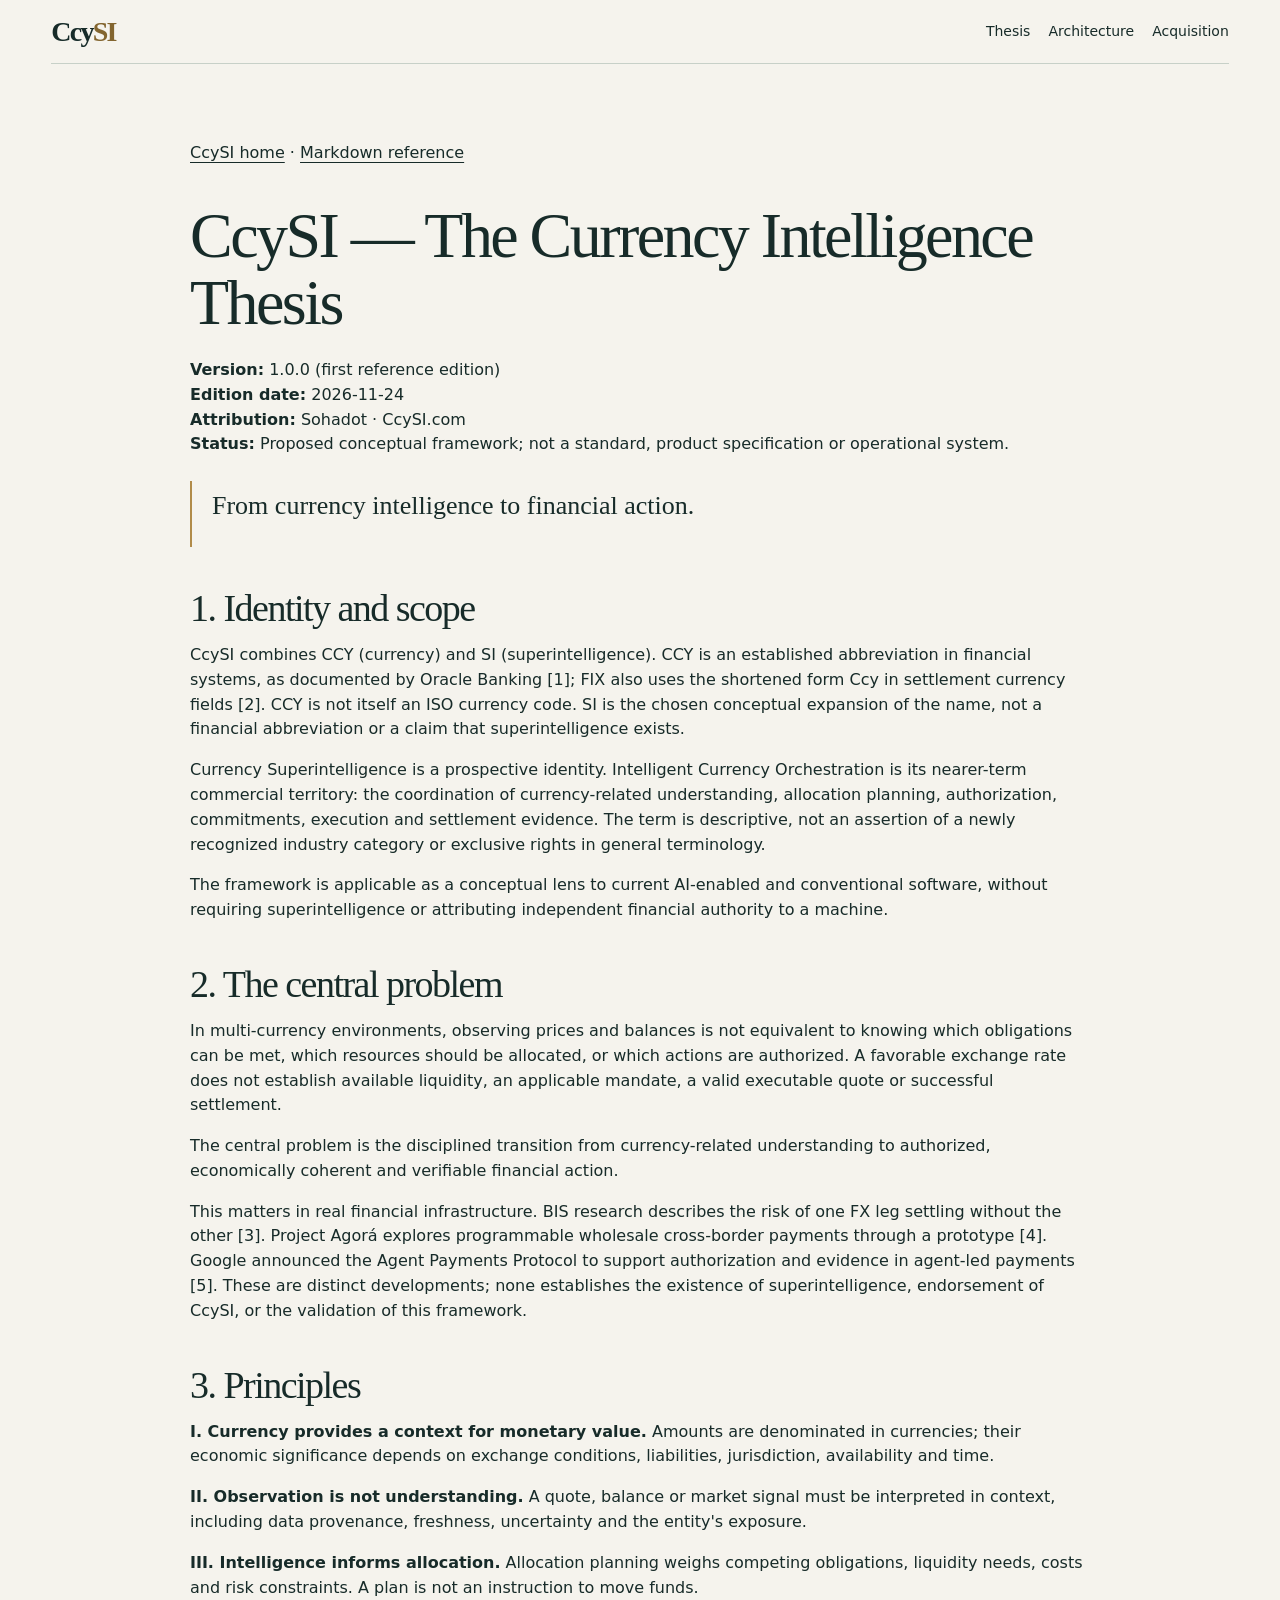
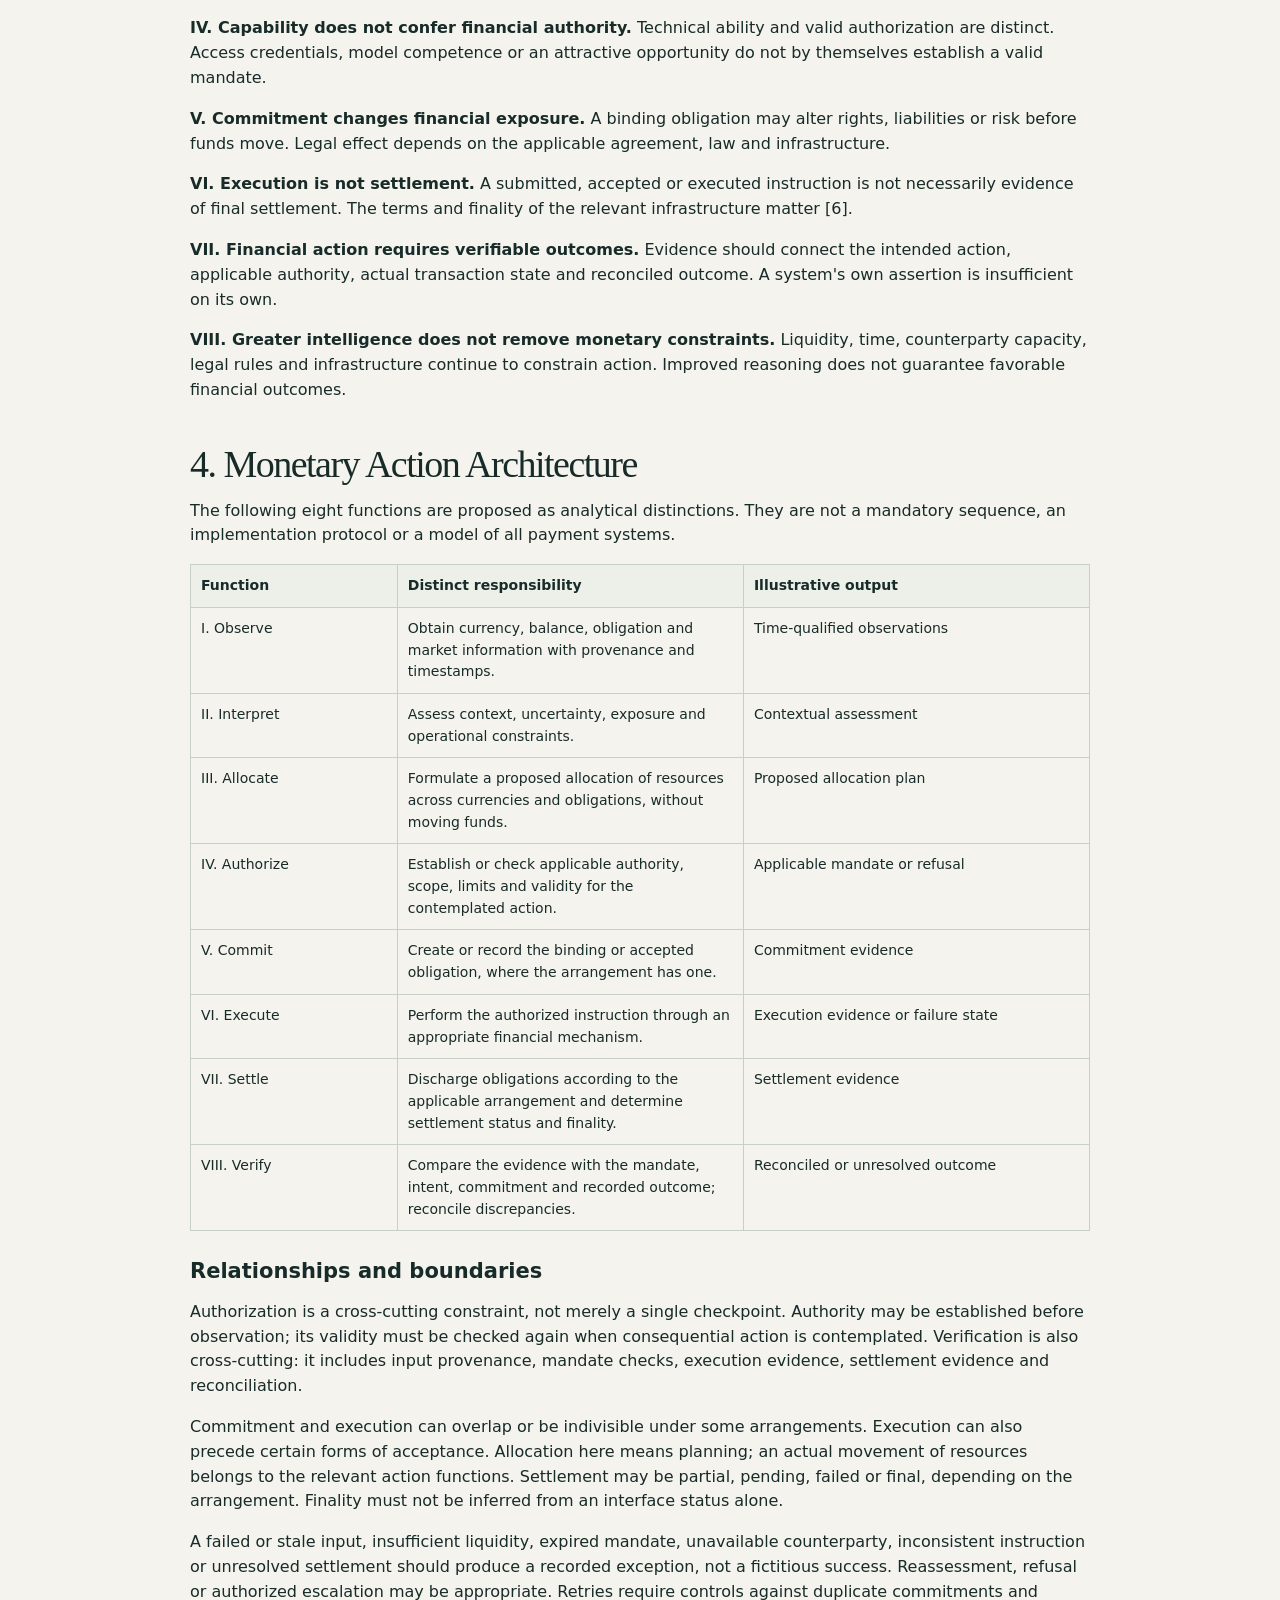
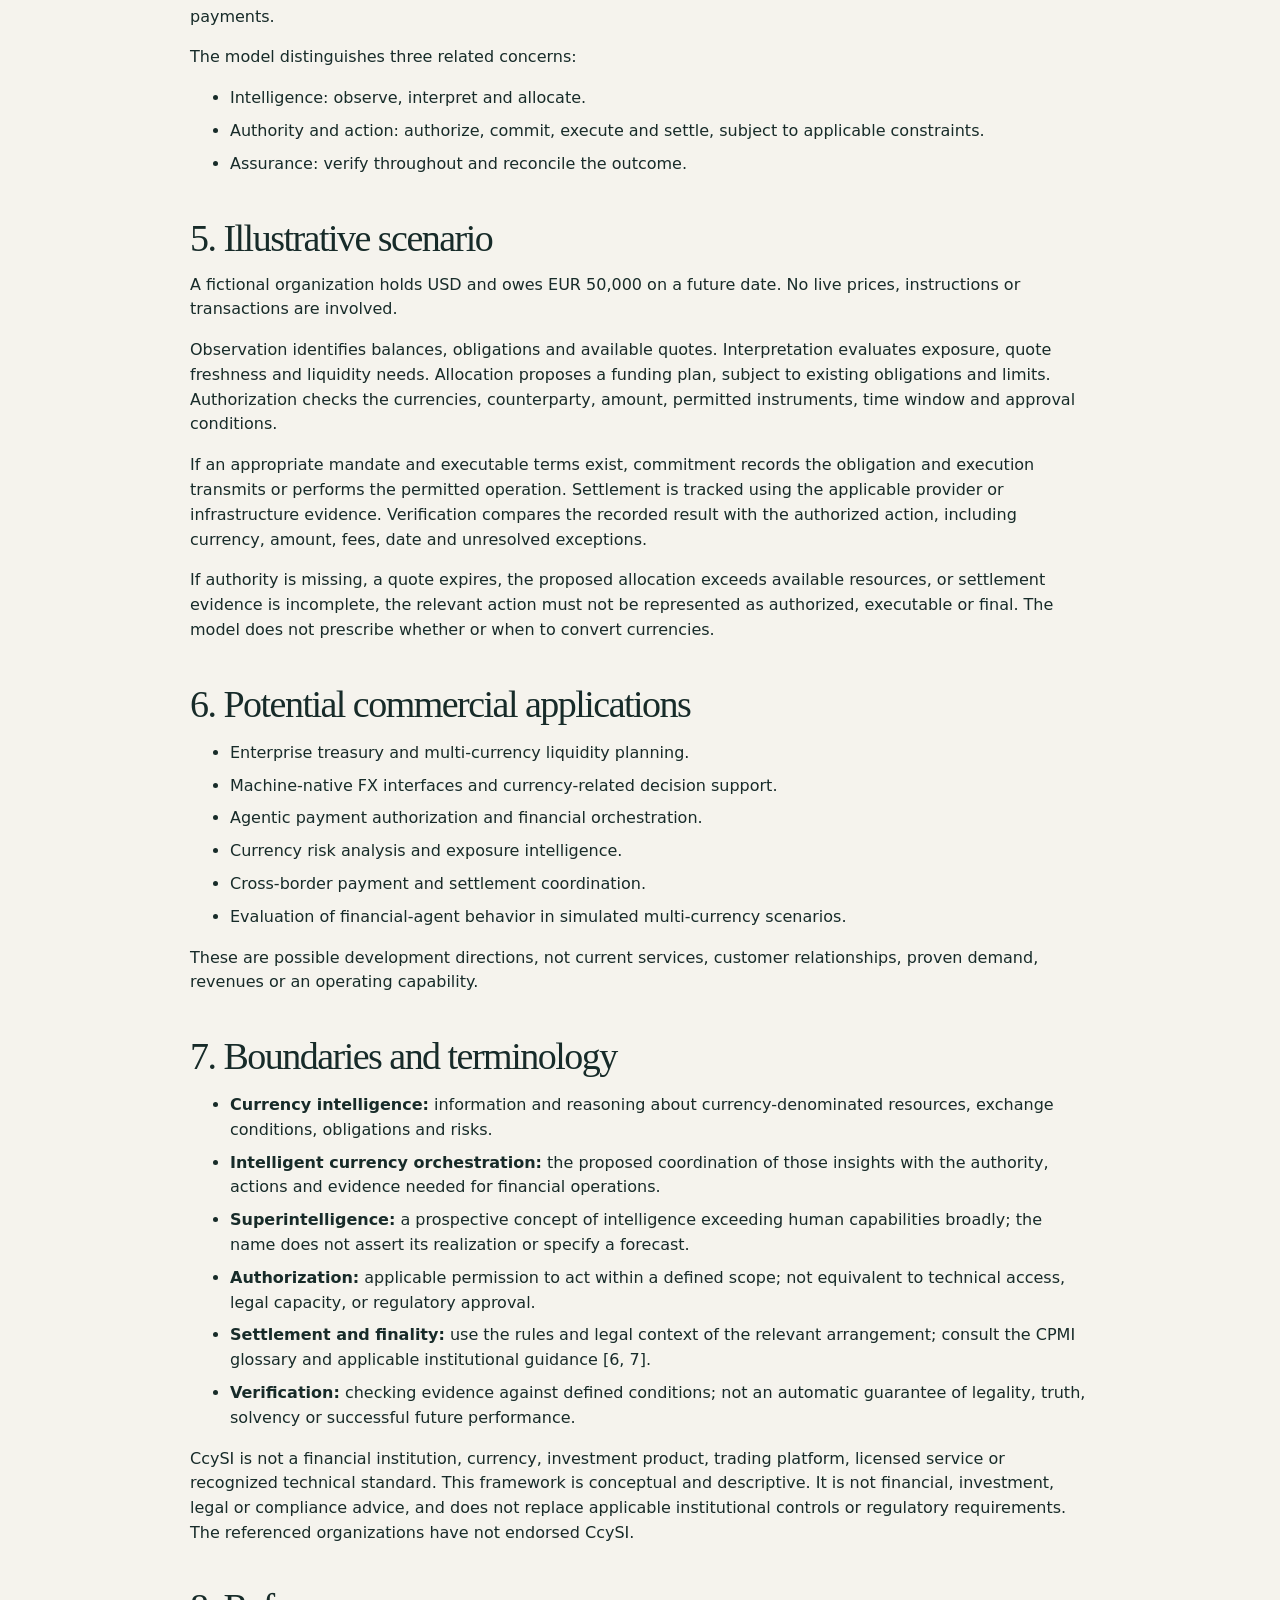
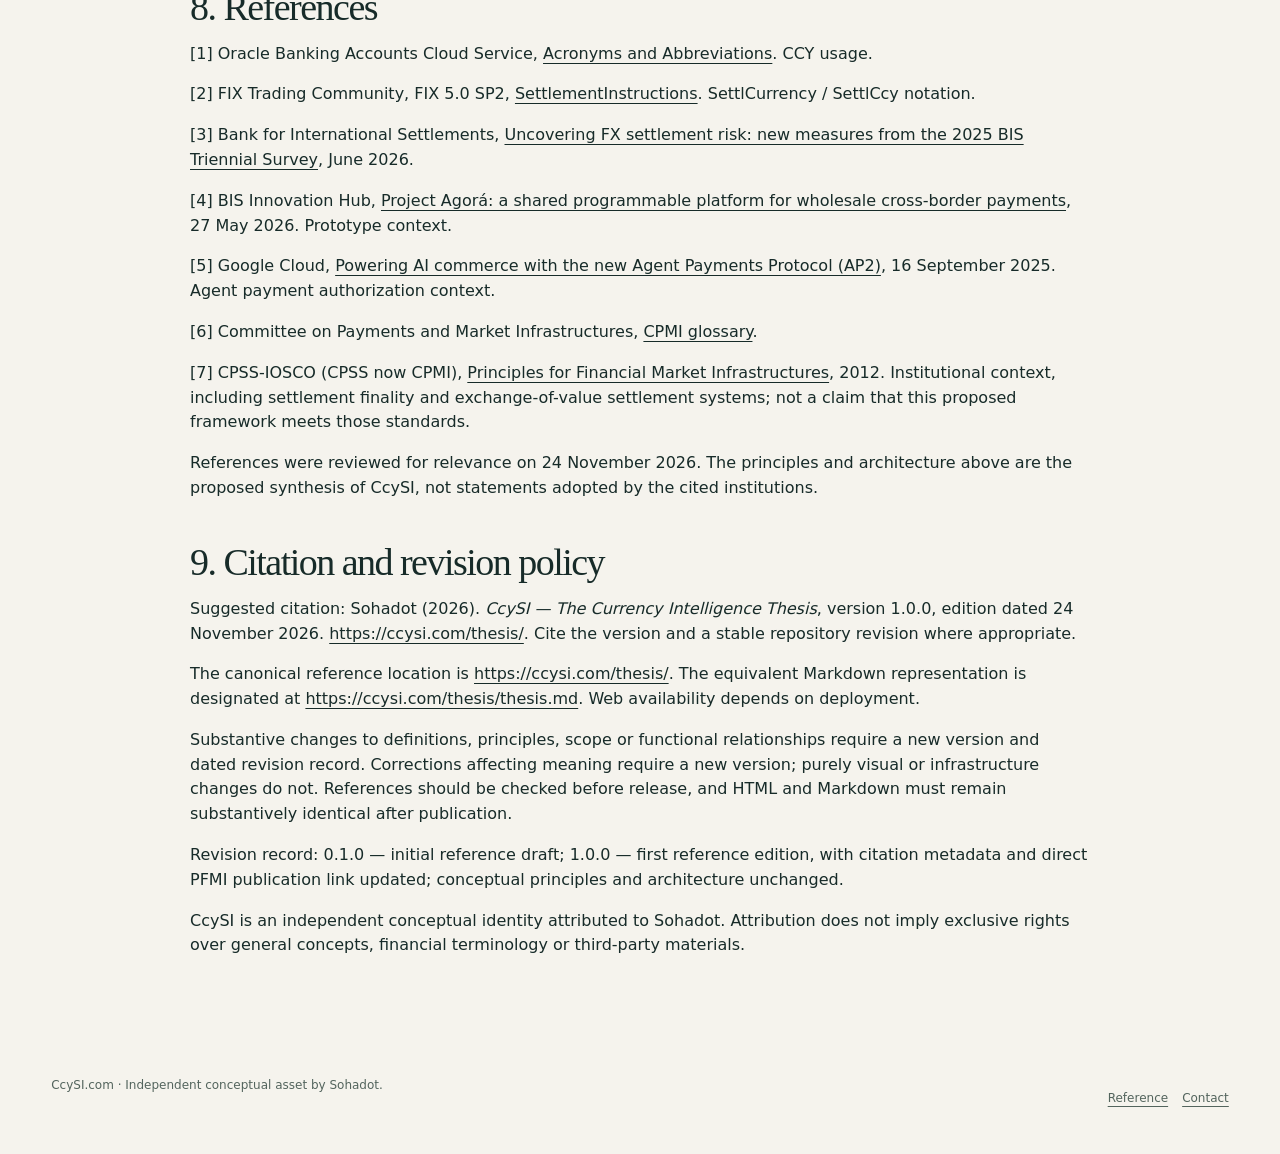
==== thesis/index.html @ 04d7bce8 "Build the CcySI public static website and reference edition" ====
<!doctype html>
<html lang="en"><head><meta charset="utf-8"><meta name="viewport" content="width=device-width, initial-scale=1"><title>CcySI — The Currency Intelligence Thesis</title><meta name="description" content="The reference thesis on currency intelligence, financial authority, allocation, execution, settlement and verification."><link rel="canonical" href="https://ccysi.com/thesis/">
<meta property="og:type" content="article"><meta property="og:site_name" content="CcySI"><meta property="og:title" content="CcySI — The Currency Intelligence Thesis"><meta property="og:description" content="The reference thesis on currency intelligence, financial authority, allocation, execution, settlement and verification."><meta property="og:url" content="https://ccysi.com/thesis/"><meta property="og:image" content="https://ccysi.com/assets/og.png"><meta property="og:image:width" content="1200"><meta property="og:image:height" content="630"><meta property="og:image:alt" content="CcySI, Currency and Superintelligence. From currency intelligence to financial action. A conceptual monetary flow diagram."><meta name="twitter:card" content="summary_large_image"><meta name="twitter:title" content="CcySI — The Currency Intelligence Thesis"><meta name="twitter:description" content="The reference thesis on currency intelligence, financial authority, allocation, execution, settlement and verification."><meta name="twitter:image" content="https://ccysi.com/assets/og.png"><meta name="twitter:image:alt" content="CcySI, Currency and Superintelligence. From currency intelligence to financial action. A conceptual monetary flow diagram."><link rel="icon" type="image/svg+xml" href="../assets/favicon.svg"><link rel="stylesheet" href="../assets/site.css"></head><body><a class="skip" href="#main">Skip to content</a><div class="shell"><header><a class="wordmark" href="../" aria-label="CcySI home">Ccy<span>SI</span></a><nav class="nav" aria-label="Primary"><a href="../thesis/">Thesis</a><a href="../#architecture">Architecture</a><a href="../#acquisition">Acquisition</a></nav></header><main id="main" class="reference"><div class="links"><a href="../">CcySI home</a> · <a href="thesis.md">Markdown reference</a></div><article id="thesis-content"><h1>CcySI — The Currency Intelligence Thesis</h1>
<p><strong>Version:</strong> 1.0.0 (first reference edition)<br />
<strong>Edition date:</strong> 2026-11-24<br />
<strong>Attribution:</strong> Sohadot · CcySI.com<br />
<strong>Status:</strong> Proposed conceptual framework; not a standard, product specification or operational system.</p>
<blockquote>
<p>From currency intelligence to financial action.</p>
</blockquote>
<h2>1. Identity and scope</h2>
<p>CcySI combines CCY (currency) and SI (superintelligence). CCY is an established abbreviation in financial systems, as documented by Oracle Banking [1]; FIX also uses the shortened form Ccy in settlement currency fields [2]. CCY is not itself an ISO currency code. SI is the chosen conceptual expansion of the name, not a financial abbreviation or a claim that superintelligence exists.</p>
<p>Currency Superintelligence is a prospective identity. Intelligent Currency Orchestration is its nearer-term commercial territory: the coordination of currency-related understanding, allocation planning, authorization, commitments, execution and settlement evidence. The term is descriptive, not an assertion of a newly recognized industry category or exclusive rights in general terminology.</p>
<p>The framework is applicable as a conceptual lens to current AI-enabled and conventional software, without requiring superintelligence or attributing independent financial authority to a machine.</p>
<h2>2. The central problem</h2>
<p>In multi-currency environments, observing prices and balances is not equivalent to knowing which obligations can be met, which resources should be allocated, or which actions are authorized. A favorable exchange rate does not establish available liquidity, an applicable mandate, a valid executable quote or successful settlement.</p>
<p>The central problem is the disciplined transition from currency-related understanding to authorized, economically coherent and verifiable financial action.</p>
<p>This matters in real financial infrastructure. BIS research describes the risk of one FX leg settling without the other [3]. Project Agorá explores programmable wholesale cross-border payments through a prototype [4]. Google announced the Agent Payments Protocol to support authorization and evidence in agent-led payments [5]. These are distinct developments; none establishes the existence of superintelligence, endorsement of CcySI, or the validation of this framework.</p>
<h2>3. Principles</h2>
<p><strong>I. Currency provides a context for monetary value.</strong> Amounts are denominated in currencies; their economic significance depends on exchange conditions, liabilities, jurisdiction, availability and time.</p>
<p><strong>II. Observation is not understanding.</strong> A quote, balance or market signal must be interpreted in context, including data provenance, freshness, uncertainty and the entity's exposure.</p>
<p><strong>III. Intelligence informs allocation.</strong> Allocation planning weighs competing obligations, liquidity needs, costs and risk constraints. A plan is not an instruction to move funds.</p>
<p><strong>IV. Capability does not confer financial authority.</strong> Technical ability and valid authorization are distinct. Access credentials, model competence or an attractive opportunity do not by themselves establish a valid mandate.</p>
<p><strong>V. Commitment changes financial exposure.</strong> A binding obligation may alter rights, liabilities or risk before funds move. Legal effect depends on the applicable agreement, law and infrastructure.</p>
<p><strong>VI. Execution is not settlement.</strong> A submitted, accepted or executed instruction is not necessarily evidence of final settlement. The terms and finality of the relevant infrastructure matter [6].</p>
<p><strong>VII. Financial action requires verifiable outcomes.</strong> Evidence should connect the intended action, applicable authority, actual transaction state and reconciled outcome. A system's own assertion is insufficient on its own.</p>
<p><strong>VIII. Greater intelligence does not remove monetary constraints.</strong> Liquidity, time, counterparty capacity, legal rules and infrastructure continue to constrain action. Improved reasoning does not guarantee favorable financial outcomes.</p>
<h2>4. Monetary Action Architecture</h2>
<p>The following eight functions are proposed as analytical distinctions. They are not a mandatory sequence, an implementation protocol or a model of all payment systems.</p>
<table aria-label="Eight monetary action functions">
<thead>
<tr>
  <th scope="col">Function</th>
  <th scope="col">Distinct responsibility</th>
  <th scope="col">Illustrative output</th>
</tr>
</thead>
<tbody>
<tr>
  <td>I. Observe</td>
  <td>Obtain currency, balance, obligation and market information with provenance and timestamps.</td>
  <td>Time-qualified observations</td>
</tr>
<tr>
  <td>II. Interpret</td>
  <td>Assess context, uncertainty, exposure and operational constraints.</td>
  <td>Contextual assessment</td>
</tr>
<tr>
  <td>III. Allocate</td>
  <td>Formulate a proposed allocation of resources across currencies and obligations, without moving funds.</td>
  <td>Proposed allocation plan</td>
</tr>
<tr>
  <td>IV. Authorize</td>
  <td>Establish or check applicable authority, scope, limits and validity for the contemplated action.</td>
  <td>Applicable mandate or refusal</td>
</tr>
<tr>
  <td>V. Commit</td>
  <td>Create or record the binding or accepted obligation, where the arrangement has one.</td>
  <td>Commitment evidence</td>
</tr>
<tr>
  <td>VI. Execute</td>
  <td>Perform the authorized instruction through an appropriate financial mechanism.</td>
  <td>Execution evidence or failure state</td>
</tr>
<tr>
  <td>VII. Settle</td>
  <td>Discharge obligations according to the applicable arrangement and determine settlement status and finality.</td>
  <td>Settlement evidence</td>
</tr>
<tr>
  <td>VIII. Verify</td>
  <td>Compare the evidence with the mandate, intent, commitment and recorded outcome; reconcile discrepancies.</td>
  <td>Reconciled or unresolved outcome</td>
</tr>
</tbody>
</table>
<h3>Relationships and boundaries</h3>
<p>Authorization is a cross-cutting constraint, not merely a single checkpoint. Authority may be established before observation; its validity must be checked again when consequential action is contemplated. Verification is also cross-cutting: it includes input provenance, mandate checks, execution evidence, settlement evidence and reconciliation.</p>
<p>Commitment and execution can overlap or be indivisible under some arrangements. Execution can also precede certain forms of acceptance. Allocation here means planning; an actual movement of resources belongs to the relevant action functions. Settlement may be partial, pending, failed or final, depending on the arrangement. Finality must not be inferred from an interface status alone.</p>
<p>A failed or stale input, insufficient liquidity, expired mandate, unavailable counterparty, inconsistent instruction or unresolved settlement should produce a recorded exception, not a fictitious success. Reassessment, refusal or authorized escalation may be appropriate. Retries require controls against duplicate commitments and payments.</p>
<p>The model distinguishes three related concerns:</p>
<ul>
<li>Intelligence: observe, interpret and allocate.</li>
<li>Authority and action: authorize, commit, execute and settle, subject to applicable constraints.</li>
<li>Assurance: verify throughout and reconcile the outcome.</li>
</ul>
<h2>5. Illustrative scenario</h2>
<p>A fictional organization holds USD and owes EUR 50,000 on a future date. No live prices, instructions or transactions are involved.</p>
<p>Observation identifies balances, obligations and available quotes. Interpretation evaluates exposure, quote freshness and liquidity needs. Allocation proposes a funding plan, subject to existing obligations and limits. Authorization checks the currencies, counterparty, amount, permitted instruments, time window and approval conditions.</p>
<p>If an appropriate mandate and executable terms exist, commitment records the obligation and execution transmits or performs the permitted operation. Settlement is tracked using the applicable provider or infrastructure evidence. Verification compares the recorded result with the authorized action, including currency, amount, fees, date and unresolved exceptions.</p>
<p>If authority is missing, a quote expires, the proposed allocation exceeds available resources, or settlement evidence is incomplete, the relevant action must not be represented as authorized, executable or final. The model does not prescribe whether or when to convert currencies.</p>
<h2>6. Potential commercial applications</h2>
<ul>
<li>Enterprise treasury and multi-currency liquidity planning.</li>
<li>Machine-native FX interfaces and currency-related decision support.</li>
<li>Agentic payment authorization and financial orchestration.</li>
<li>Currency risk analysis and exposure intelligence.</li>
<li>Cross-border payment and settlement coordination.</li>
<li>Evaluation of financial-agent behavior in simulated multi-currency scenarios.</li>
</ul>
<p>These are possible development directions, not current services, customer relationships, proven demand, revenues or an operating capability.</p>
<h2>7. Boundaries and terminology</h2>
<ul>
<li><strong>Currency intelligence:</strong> information and reasoning about currency-denominated resources, exchange conditions, obligations and risks.</li>
<li><strong>Intelligent currency orchestration:</strong> the proposed coordination of those insights with the authority, actions and evidence needed for financial operations.</li>
<li><strong>Superintelligence:</strong> a prospective concept of intelligence exceeding human capabilities broadly; the name does not assert its realization or specify a forecast.</li>
<li><strong>Authorization:</strong> applicable permission to act within a defined scope; not equivalent to technical access, legal capacity, or regulatory approval.</li>
<li><strong>Settlement and finality:</strong> use the rules and legal context of the relevant arrangement; consult the CPMI glossary and applicable institutional guidance [6, 7].</li>
<li><strong>Verification:</strong> checking evidence against defined conditions; not an automatic guarantee of legality, truth, solvency or successful future performance.</li>
</ul>
<p>CcySI is not a financial institution, currency, investment product, trading platform, licensed service or recognized technical standard. This framework is conceptual and descriptive. It is not financial, investment, legal or compliance advice, and does not replace applicable institutional controls or regulatory requirements. The referenced organizations have not endorsed CcySI.</p>
<h2 id="references">8. References</h2>
<p>[1] Oracle Banking Accounts Cloud Service, <a href="https://docs.oracle.com/en/industries/financial-services/banking-accounts-cloud-service/14.8.1.0.0/acttr/acronyms-abbreviations.html">Acronyms and Abbreviations</a>. CCY usage.</p>
<p>[2] FIX Trading Community, FIX 5.0 SP2, <a href="https://fiximate.fixtrading.org/legacy/en/FIX.5.0SP2/body_505684.html">SettlementInstructions</a>. SettlCurrency / SettlCcy notation.</p>
<p>[3] Bank for International Settlements, <a href="https://www.bis.org/publications/qr-202606/uncovering-fx-settlement-risk-new-measures-2025-bis-triennial-survey">Uncovering FX settlement risk: new measures from the 2025 BIS Triennial Survey</a>, June 2026.</p>
<p>[4] BIS Innovation Hub, <a href="https://www.bis.org/publications/project-agora-shared-programmable-platform-wholesale-cross-border-payments">Project Agorá: a shared programmable platform for wholesale cross-border payments</a>, 27 May 2026. Prototype context.</p>
<p>[5] Google Cloud, <a href="https://cloud.google.com/blog/products/ai-machine-learning/announcing-agents-to-payments-ap2-protocol">Powering AI commerce with the new Agent Payments Protocol (AP2)</a>, 16 September 2025. Agent payment authorization context.</p>
<p>[6] Committee on Payments and Market Infrastructures, <a href="https://www.bis.org/committees/cpmi/glossary">CPMI glossary</a>.</p>
<p>[7] CPSS-IOSCO (CPSS now CPMI), <a href="https://www.bis.org/publications/principles-financial-market-infrastructures">Principles for Financial Market Infrastructures</a>, 2012. Institutional context, including settlement finality and exchange-of-value settlement systems; not a claim that this proposed framework meets those standards.</p>
<p>References were reviewed for relevance on 24 November 2026. The principles and architecture above are the proposed synthesis of CcySI, not statements adopted by the cited institutions.</p>
<h2>9. Citation and revision policy</h2>
<p>Suggested citation: Sohadot (2026). <em>CcySI — The Currency Intelligence Thesis</em>, version 1.0.0, edition dated 24 November 2026. <a href="https://ccysi.com/thesis/">https://ccysi.com/thesis/</a>. Cite the version and a stable repository revision where appropriate.</p>
<p>The canonical reference location is <a href="https://ccysi.com/thesis/">https://ccysi.com/thesis/</a>. The equivalent Markdown representation is designated at <a href="https://ccysi.com/thesis/thesis.md">https://ccysi.com/thesis/thesis.md</a>. Web availability depends on deployment.</p>
<p>Substantive changes to definitions, principles, scope or functional relationships require a new version and dated revision record. Corrections affecting meaning require a new version; purely visual or infrastructure changes do not. References should be checked before release, and HTML and Markdown must remain substantively identical after publication.</p>
<p>Revision record: 0.1.0 — initial reference draft; 1.0.0 — first reference edition, with citation metadata and direct PFMI publication link updated; conceptual principles and architecture unchanged.</p>
<p>CcySI is an independent conceptual identity attributed to Sohadot. Attribution does not imply exclusive rights over general concepts, financial terminology or third-party materials.</p>
</article></main><footer><span>CcySI.com · Independent conceptual asset by Sohadot.</span><span class="footlinks"><a href="../thesis/">Reference</a><a href="mailto:agent@sohadot.com?subject=CcySI%20strategic%20acquisition">Contact</a></span></footer></div></body></html>
---- assets/site.css ----
:root{color-scheme:light;--paper:#f5f3ed;--ink:#172b29;--muted:#53645d;--gold:#b18b49;--rule:#c7d0c8;--sage:#81998b;--white:#fffdf7}*{box-sizing:border-box}body{margin:0;background:var(--paper);color:var(--ink);font:16px/1.55 system-ui,sans-serif}a{color:inherit;text-underline-offset:4px}a:focus-visible,button:focus-visible{outline:3px solid #79602e;outline-offset:4px}button{font:inherit;color:inherit;cursor:pointer;min-height:44px}button[hidden], [hidden]{display:none!important}.shell{max-width:1280px;margin:auto;padding:0 clamp(16px,4vw,56px)}header{display:flex;align-items:center;justify-content:space-between;gap:12px;min-height:64px;border-bottom:1px solid var(--rule)}.wordmark{font:600 28px/1 Georgia,serif;letter-spacing:-1.7px;white-space:nowrap}.wordmark span{color:#83652f}.small,.eyebrow{font-size:11px;letter-spacing:.13em;text-transform:uppercase;font-weight:650;color:var(--muted)}header .small{text-align:right}.hero{display:grid;grid-template-columns:minmax(0, .85fr) minmax(0,1.15fr);gap:clamp(28px,5vw,72px);align-items:center;padding:clamp(36px,7vw,104px) 0 48px}.hero>*{min-width:0}.eyebrow{margin:0 0 16px}h1,h2{font-family:Georgia,serif;font-weight:400;letter-spacing:-.04em;line-height:1.05;margin:0}h1{font-size:clamp(40px,5.2vw,76px);max-width:12ch}h1 em{font-weight:400;color:#426357}p{margin:0}.lead{margin:24px 0;color:var(--muted);max-width:44ch;font-size:clamp(16px,1.5vw,19px)}.identity{display:flex;flex-wrap:wrap;gap:10px;align-items:center;font:600 14px/1.3 system-ui,sans-serif}.identity b{font-size:12px;color:#79602e}.instrument{background:var(--white);border:1px solid var(--rule);padding:clamp(12px,2.5vw,28px);border-radius:4px}.instrument-head{display:flex;justify-content:space-between;align-items:center;flex-wrap:wrap;gap:6px;border-bottom:1px solid var(--rule);padding-bottom:12px}.instrument-head strong{font:400 20px/1.2 Georgia,serif}.instrument svg{display:block;width:100%;height:auto;margin:14px 0 6px}.signal{opacity:.78;transition:opacity .45s ease,stroke-width .45s ease}.signal.on{opacity:1;stroke-width:3.2}.dot{opacity:0;transition:opacity .45s ease}.dot.on{opacity:1}.stage{border-top:1px solid var(--rule);padding:15px 0 0;min-height:114px}.stage strong{display:block;font:400 23px/1.2 Georgia,serif;margin:5px 0 7px}.stage p{font-size:14px;color:var(--muted)}.controls{display:flex;flex-wrap:wrap;gap:8px;margin-top:16px}.controls button{background:transparent;border:1px solid #637d70;padding:8px 13px;border-radius:2px;font-size:14px}.controls button:first-child{background:var(--ink);color:var(--white);border-color:var(--ink)}.controls button:hover{border-color:#79602e}.note{font-size:12px;color:var(--muted);margin-top:12px}.distinction{display:grid;grid-template-columns:repeat(3,minmax(0,1fr));border-top:1px solid var(--rule);border-bottom:1px solid var(--rule)}.distinction article{padding:24px 20px 26px 0}.distinction article+article{border-left:1px solid var(--rule);padding-left:20px}.distinction h2{font-size:24px;margin:10px 0}.distinction p{color:var(--muted);font-size:14px}footer{display:flex;justify-content:space-between;flex-wrap:wrap;gap:12px;padding:25px 0 34px;font-size:12px;color:var(--muted)}.mobile-flow{display:none}.mobile-flow .mf-node{padding:10px;border:1px solid #637d70;border-radius:3px;font-size:14px;line-height:1.4;text-align:center;background:#edf0e8}.mobile-flow .mf-node.on{outline:2px solid #79602e;outline-offset:2px;background:#e1e9df}.mf-arrow{text-align:center;color:#53645d;font-size:20px;line-height:1.5}.mf-branches{display:grid;grid-template-columns:1fr 1fr;gap:9px}.mf-branches .mf-stop{background:#f5eee0}.mf-evidence{margin-top:13px;padding:9px 6px;border:1px dashed #637d70;color:#344c43;font-size:13px;text-align:center}.mf-evidence.on{border:2px solid #79602e;padding:8px 5px}.mf-label{display:block;font-size:11px;letter-spacing:.07em;text-transform:uppercase;font-weight:650;color:#53645d;margin-bottom:3px}@media(max-width:600px){.instrument svg{display:none}.mobile-flow{display:block;margin:18px 2px 16px}.stage{min-height:136px}}@media(max-width:820px){.hero{grid-template-columns:1fr;gap:26px;padding:36px 0}.lead{margin:16px 0}h1{max-width:16ch}.instrument{max-width:680px;width:100%}.distinction{grid-template-columns:1fr}.distinction article,.distinction article+article{border-left:0;padding:18px 0}.distinction article+article{border-top:1px solid var(--rule)}}@media(max-width:380px){header .small{font-size:9px;letter-spacing:.06em}.hero{padding-top:26px}h1{font-size:38px}.instrument{padding:10px}.stage{min-height:128px}}@media(prefers-reduced-motion:reduce){*,*::before,*::after{transition:none!important;animation:none!important;scroll-behavior:auto!important}}

.skip{position:absolute;left:12px;top:-100px;background:var(--ink);color:white;padding:12px;z-index:5}.skip:focus{top:12px}.nav{display:flex;flex-wrap:wrap;align-items:center;justify-content:flex-end;gap:4px 18px}.nav a{display:inline-flex;align-items:center;min-height:44px;font-size:14px;text-decoration:none}.nav a:hover{text-decoration:underline}.wordmark{text-decoration:none}.actions{display:flex;flex-wrap:wrap;gap:10px;margin-top:28px}.cta{display:inline-flex;align-items:center;justify-content:center;min-height:46px;padding:10px 18px;border:1px solid var(--ink);text-decoration:none;font-size:14px;font-weight:600;border-radius:2px}.cta.primary{color:var(--white);background:var(--ink)}.cta:hover{outline:1px solid var(--ink);outline-offset:2px}.section{padding:clamp(40px,7vw,86px) 0;border-bottom:1px solid var(--rule)}.section h2{font-size:clamp(31px,4vw,53px);max-width:20ch}.section .intro{font-size:clamp(16px,1.5vw,19px);color:var(--muted);max-width:65ch;margin:20px 0 28px}.split{display:grid;grid-template-columns:minmax(0,1fr) minmax(0,1fr);gap:clamp(24px,5vw,80px);align-items:start}.name-equation{display:flex;align-items:center;flex-wrap:wrap;gap:clamp(12px,3vw,32px);padding:18px 0 24px;border-bottom:1px solid var(--rule)}.name-equation strong{font:400 clamp(40px,6vw,76px)/1 Georgia,serif}.name-equation span{color:#79602e;font-size:22px}.name-parts{display:grid;grid-template-columns:1fr 1fr;gap:18px;padding-top:18px}.name-parts p,.section p{overflow-wrap:break-word}.steps{list-style:none;padding:0;margin:26px 0 0;display:grid;grid-template-columns:repeat(2,minmax(0,1fr));gap:0 28px}.steps li{border-top:1px solid var(--rule);padding:16px 0 18px}.steps strong{display:block;margin-bottom:5px;font-size:16px}.steps p{color:var(--muted);font-size:14px}.territory{display:grid;grid-template-columns:repeat(3,minmax(0,1fr));gap:0 24px;margin-top:24px}.territory article{border-top:1px solid var(--rule);padding:18px 0}.territory h3{font-size:17px;line-height:1.3;margin:0 0 8px}.territory p{font-size:14px;color:var(--muted)}.record{margin:0;display:grid;grid-template-columns:minmax(0,1fr) minmax(0,1.4fr)}.record dt,.record dd{margin:0;padding:12px 0;border-bottom:1px solid var(--rule);overflow-wrap:anywhere}.record dt{font-size:13px;color:var(--muted)}.record dd{font-weight:550}.acquire{border:1px solid var(--rule);background:var(--white);padding:clamp(22px,5vw,56px)}.acquire ul{padding-left:20px;color:var(--muted)}.acquire p+p{margin-top:14px}.acquire .fine{font-size:14px;color:var(--muted);margin-top:22px}.reference{max-width:900px;margin:0 auto;padding:clamp(32px,6vw,80px) 0}.reference h1{font-size:clamp(36px,5.2vw,64px);max-width:none;margin-bottom:22px}.reference h2{font-size:clamp(26px,3.2vw,38px);margin:42px 0 14px}.reference h3{font-size:21px;margin:24px 0 12px}.reference p{margin:0 0 16px;overflow-wrap:anywhere}.reference li{margin:8px 0}.reference blockquote{border-left:2px solid var(--gold);padding:10px 20px;margin:24px 0;font:400 26px Georgia,serif}.reference table{border-collapse:collapse;width:100%;font-size:14px;table-layout:fixed}.reference th,.reference td{border:1px solid var(--rule);padding:10px;text-align:left;vertical-align:top;overflow-wrap:anywhere}.reference th{background:#edf0e8}.reference th:first-child{width:23%}.reference a{overflow-wrap:anywhere}.reference .links{margin-bottom:36px}.ref-meta{margin-top:18px;color:var(--muted)}.footlinks{display:flex;gap:14px;flex-wrap:wrap}footer a{min-height:44px;display:inline-flex;align-items:center}.error-page{min-height:65vh}.error-page h1{max-width:none}@media(max-width:820px){.split{grid-template-columns:1fr;gap:24px}.territory{grid-template-columns:repeat(2,minmax(0,1fr))}}@media(max-width:480px){.nav{gap:0 10px}.nav a{font-size:12px}.wordmark{font-size:25px}.steps,.territory{grid-template-columns:1fr}.record dt,.record dd{font-size:13px}.reference table{font-size:12px}.reference td,.reference th{padding:6px}.name-equation{gap:12px}.name-parts{font-size:14px}.hero{padding-top:28px}.hero .actions{margin-top:18px}.hero h1{max-width:13ch}.instrument{margin-top:0}}
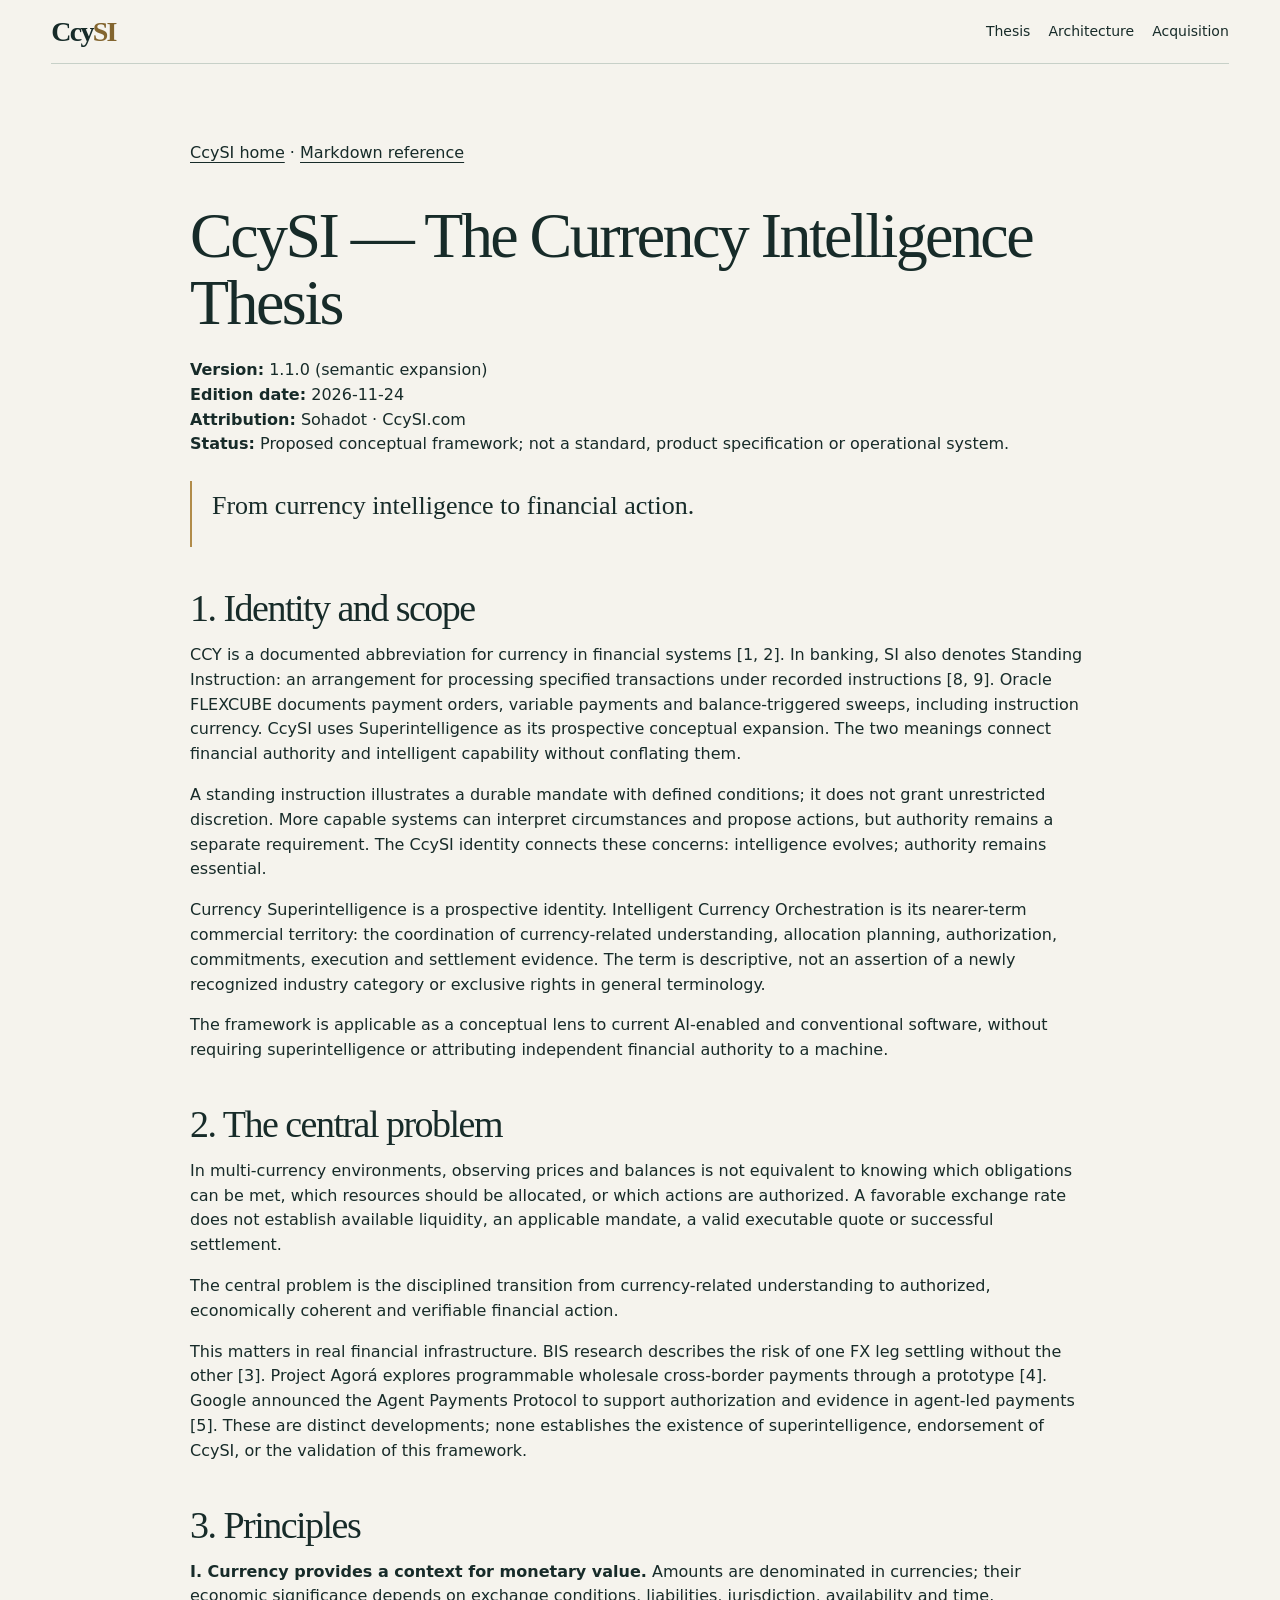
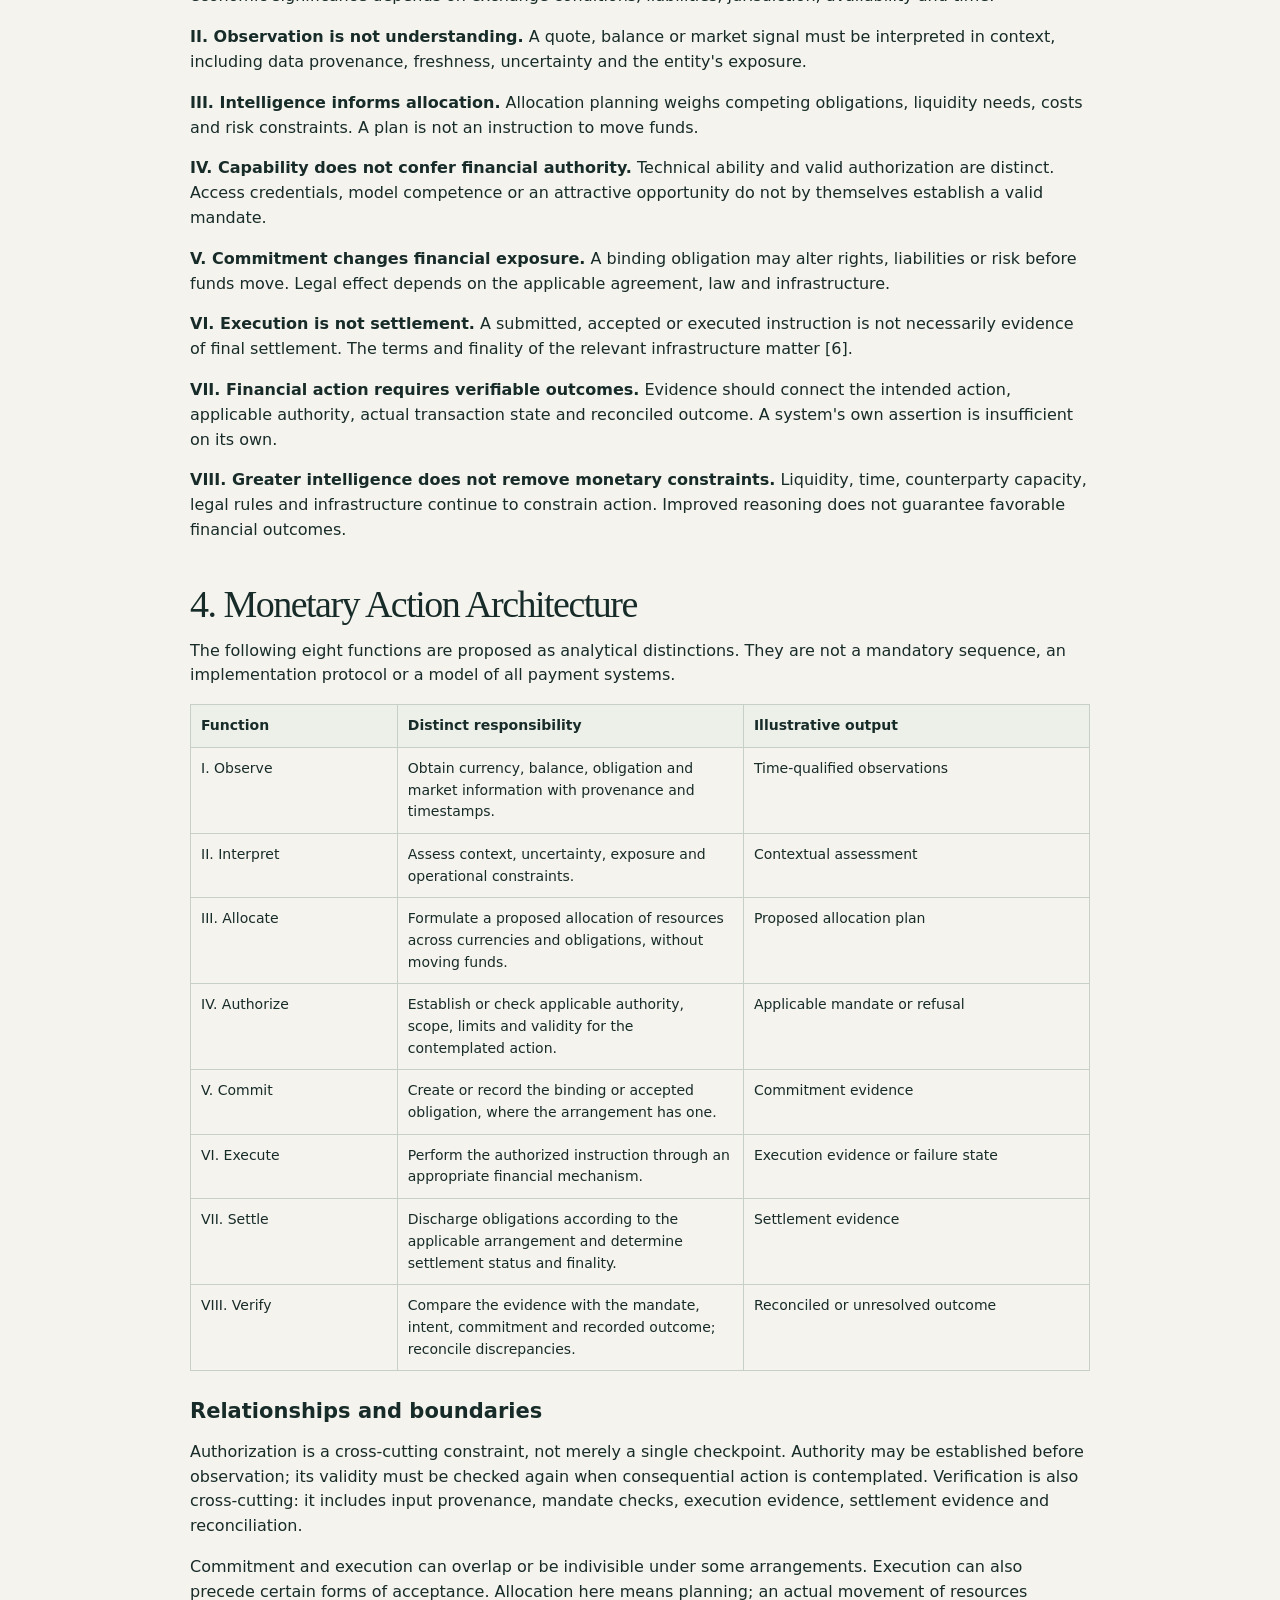
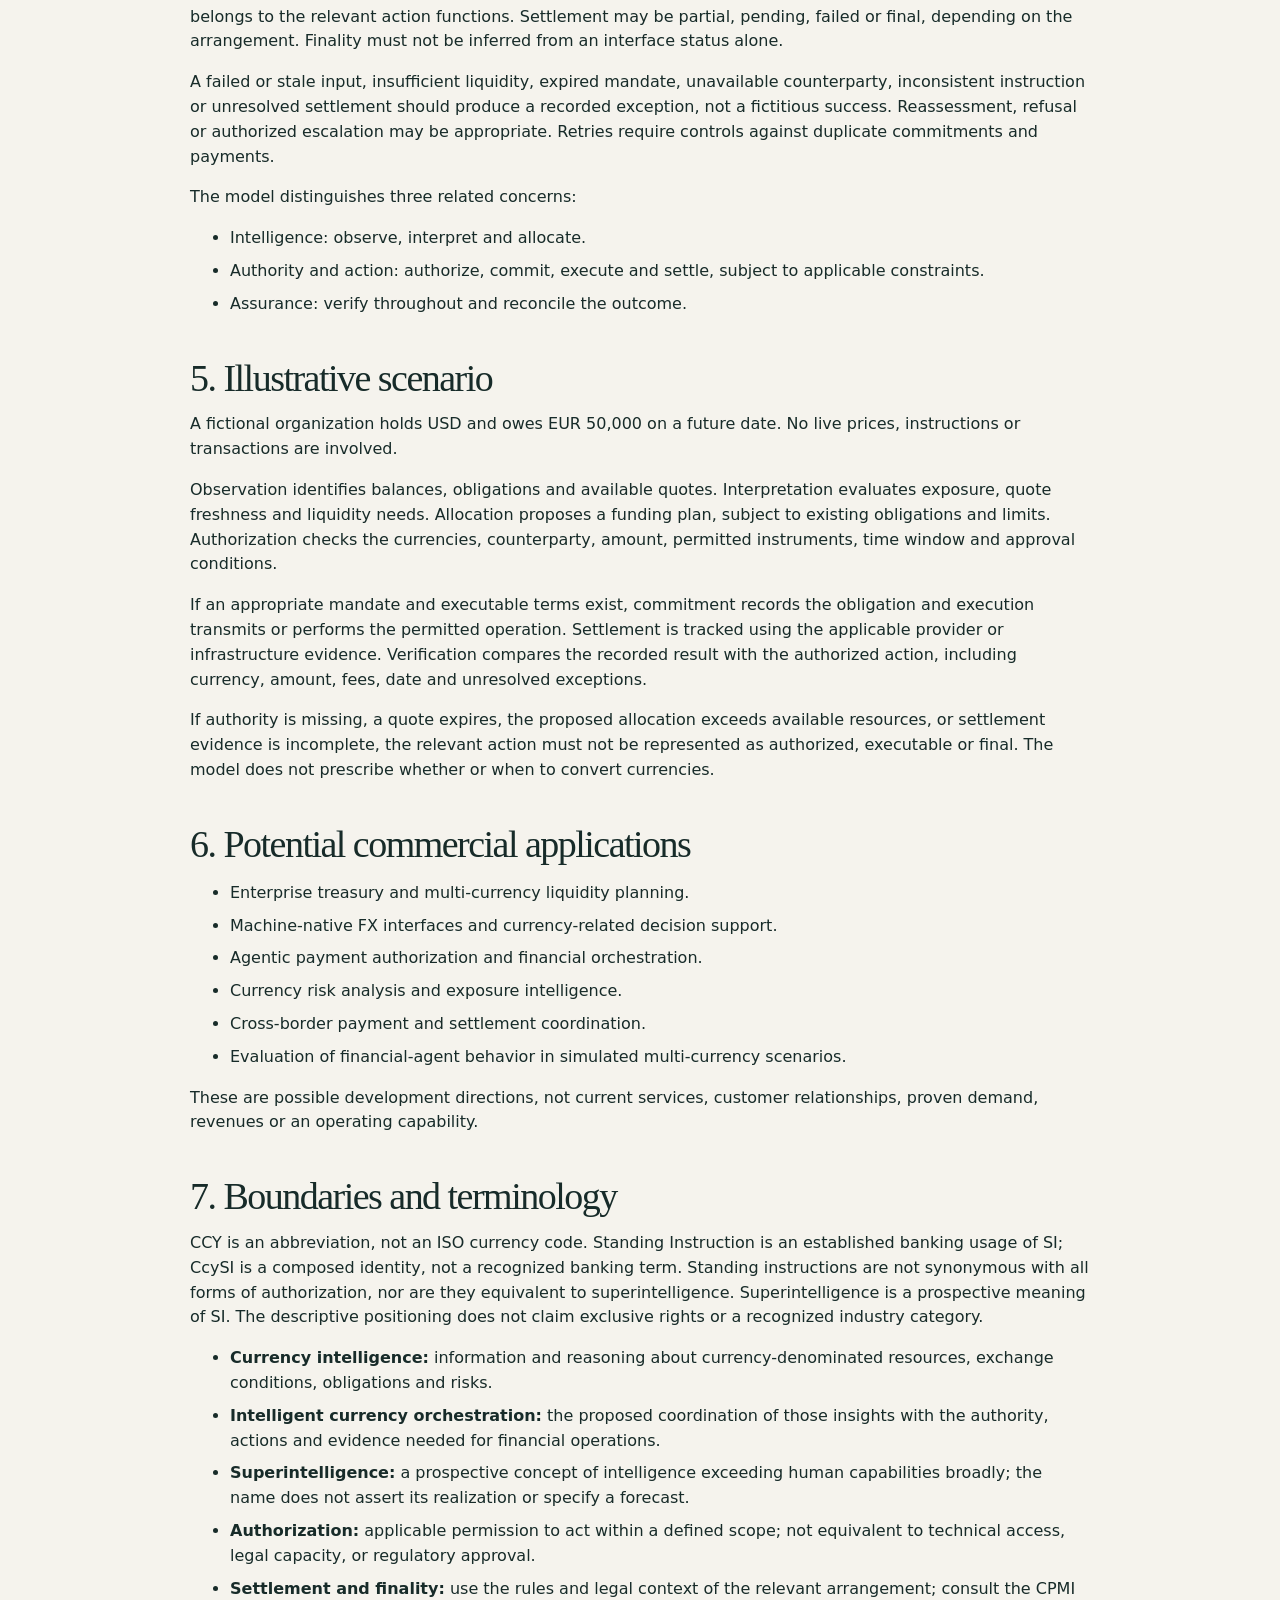
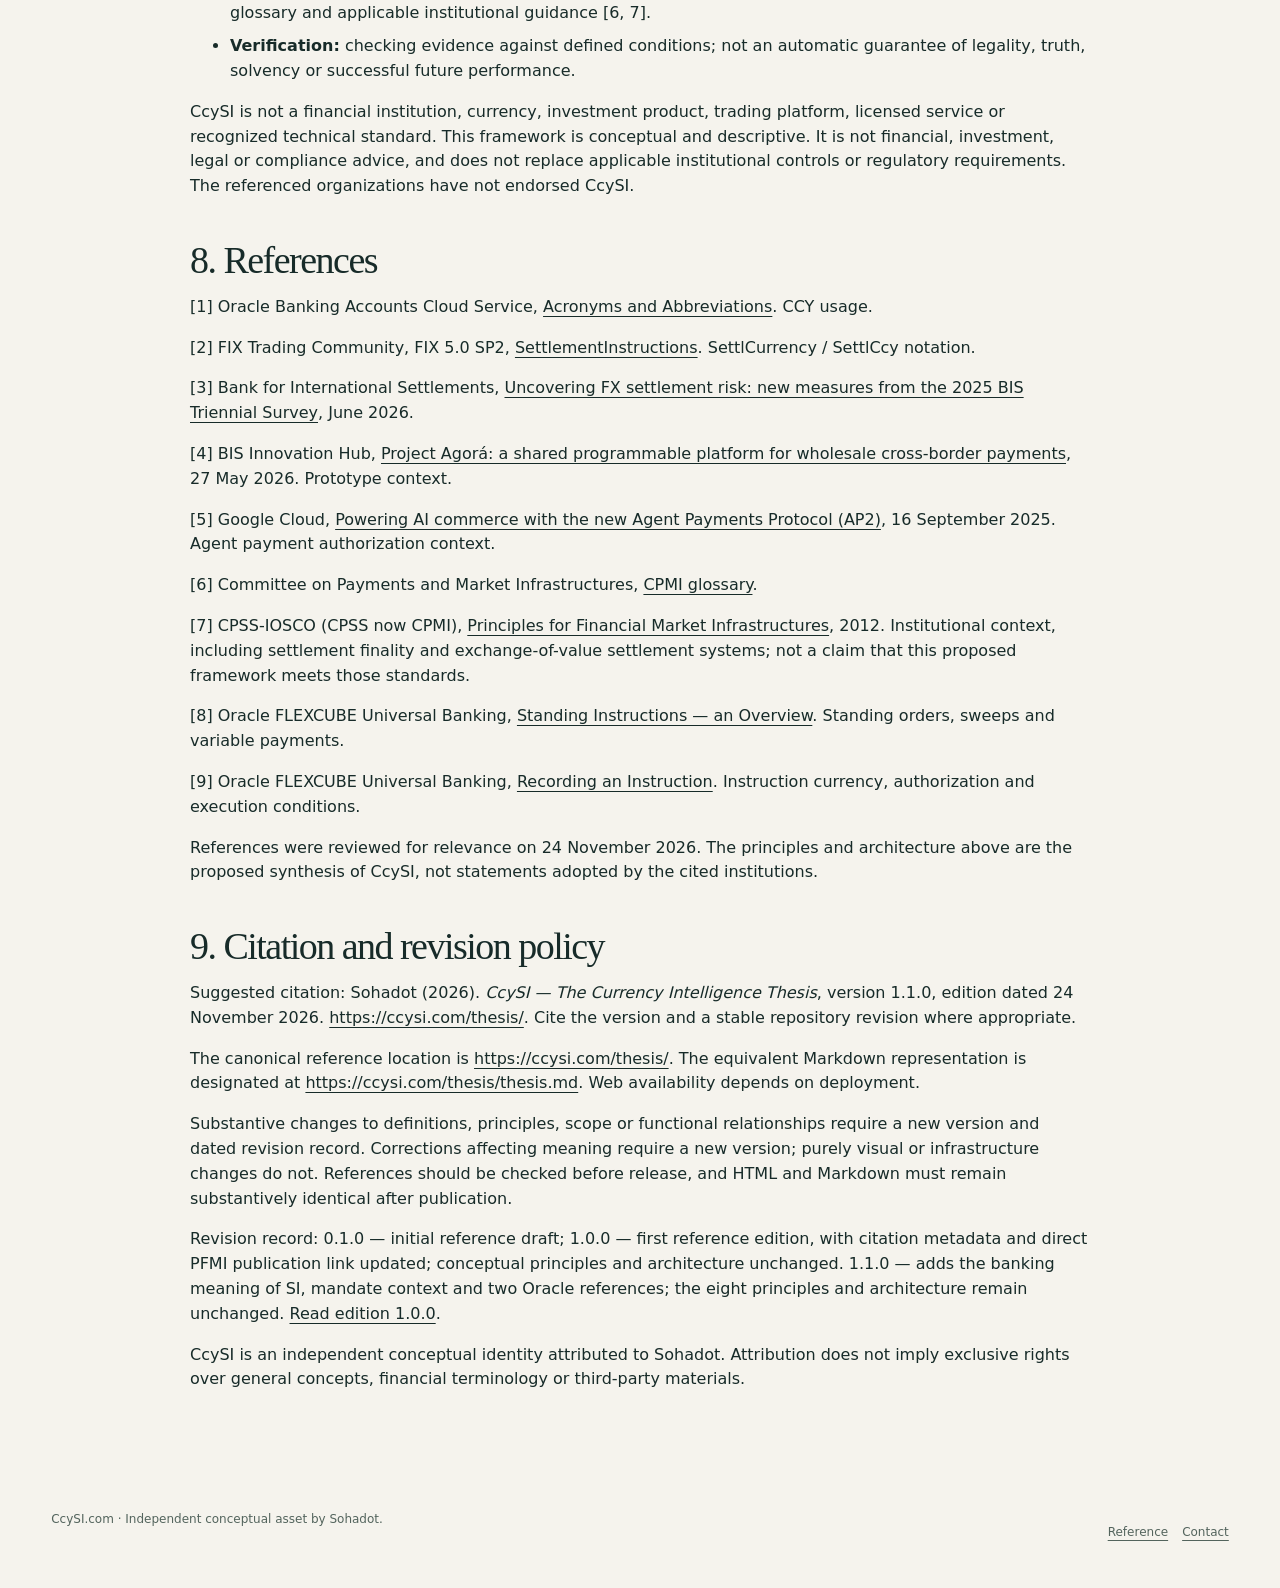
==== commit 6fa338e9: "Expand CcySI banking semantics and strategic acquisition materials" ====
--- a/thesis/index.html
+++ b/thesis/index.html
@@ -1,7 +1,7 @@
 <!doctype html>
 <html lang="en"><head><meta charset="utf-8"><meta name="viewport" content="width=device-width, initial-scale=1"><title>CcySI — The Currency Intelligence Thesis</title><meta name="description" content="The reference thesis on currency intelligence, financial authority, allocation, execution, settlement and verification."><link rel="canonical" href="https://ccysi.com/thesis/">
 <meta property="og:type" content="article"><meta property="og:site_name" content="CcySI"><meta property="og:title" content="CcySI — The Currency Intelligence Thesis"><meta property="og:description" content="The reference thesis on currency intelligence, financial authority, allocation, execution, settlement and verification."><meta property="og:url" content="https://ccysi.com/thesis/"><meta property="og:image" content="https://ccysi.com/assets/og.png"><meta property="og:image:width" content="1200"><meta property="og:image:height" content="630"><meta property="og:image:alt" content="CcySI, Currency and Superintelligence. From currency intelligence to financial action. A conceptual monetary flow diagram."><meta name="twitter:card" content="summary_large_image"><meta name="twitter:title" content="CcySI — The Currency Intelligence Thesis"><meta name="twitter:description" content="The reference thesis on currency intelligence, financial authority, allocation, execution, settlement and verification."><meta name="twitter:image" content="https://ccysi.com/assets/og.png"><meta name="twitter:image:alt" content="CcySI, Currency and Superintelligence. From currency intelligence to financial action. A conceptual monetary flow diagram."><link rel="icon" type="image/svg+xml" href="../assets/favicon.svg"><link rel="stylesheet" href="../assets/site.css"></head><body><a class="skip" href="#main">Skip to content</a><div class="shell"><header><a class="wordmark" href="../" aria-label="CcySI home">Ccy<span>SI</span></a><nav class="nav" aria-label="Primary"><a href="../thesis/">Thesis</a><a href="../#architecture">Architecture</a><a href="../#acquisition">Acquisition</a></nav></header><main id="main" class="reference"><div class="links"><a href="../">CcySI home</a> · <a href="thesis.md">Markdown reference</a></div><article id="thesis-content"><h1>CcySI — The Currency Intelligence Thesis</h1>
-<p><strong>Version:</strong> 1.0.0 (first reference edition)<br />
+<p><strong>Version:</strong> 1.1.0 (semantic expansion)<br />
 <strong>Edition date:</strong> 2026-11-24<br />
 <strong>Attribution:</strong> Sohadot · CcySI.com<br />
 <strong>Status:</strong> Proposed conceptual framework; not a standard, product specification or operational system.</p>
@@ -9,7 +9,8 @@
 <p>From currency intelligence to financial action.</p>
 </blockquote>
 <h2>1. Identity and scope</h2>
-<p>CcySI combines CCY (currency) and SI (superintelligence). CCY is an established abbreviation in financial systems, as documented by Oracle Banking [1]; FIX also uses the shortened form Ccy in settlement currency fields [2]. CCY is not itself an ISO currency code. SI is the chosen conceptual expansion of the name, not a financial abbreviation or a claim that superintelligence exists.</p>
+<p>CCY is a documented abbreviation for currency in financial systems [1, 2]. In banking, SI also denotes Standing Instruction: an arrangement for processing specified transactions under recorded instructions [8, 9]. Oracle FLEXCUBE documents payment orders, variable payments and balance-triggered sweeps, including instruction currency. CcySI uses Superintelligence as its prospective conceptual expansion. The two meanings connect financial authority and intelligent capability without conflating them.</p>
+<p>A standing instruction illustrates a durable mandate with defined conditions; it does not grant unrestricted discretion. More capable systems can interpret circumstances and propose actions, but authority remains a separate requirement. The CcySI identity connects these concerns: intelligence evolves; authority remains essential.</p>
 <p>Currency Superintelligence is a prospective identity. Intelligent Currency Orchestration is its nearer-term commercial territory: the coordination of currency-related understanding, allocation planning, authorization, commitments, execution and settlement evidence. The term is descriptive, not an assertion of a newly recognized industry category or exclusive rights in general terminology.</p>
 <p>The framework is applicable as a conceptual lens to current AI-enabled and conventional software, without requiring superintelligence or attributing independent financial authority to a machine.</p>
 <h2>2. The central problem</h2>
@@ -103,7 +104,8 @@
 <li>Evaluation of financial-agent behavior in simulated multi-currency scenarios.</li>
 </ul>
 <p>These are possible development directions, not current services, customer relationships, proven demand, revenues or an operating capability.</p>
-<h2>7. Boundaries and terminology</h2>
+<h2 id="boundaries">7. Boundaries and terminology</h2>
+<p>CCY is an abbreviation, not an ISO currency code. Standing Instruction is an established banking usage of SI; CcySI is a composed identity, not a recognized banking term. Standing instructions are not synonymous with all forms of authorization, nor are they equivalent to superintelligence. Superintelligence is a prospective meaning of SI. The descriptive positioning does not claim exclusive rights or a recognized industry category.</p>
 <ul>
 <li><strong>Currency intelligence:</strong> information and reasoning about currency-denominated resources, exchange conditions, obligations and risks.</li>
 <li><strong>Intelligent currency orchestration:</strong> the proposed coordination of those insights with the authority, actions and evidence needed for financial operations.</li>
@@ -121,11 +123,13 @@
 <p>[5] Google Cloud, <a href="https://cloud.google.com/blog/products/ai-machine-learning/announcing-agents-to-payments-ap2-protocol">Powering AI commerce with the new Agent Payments Protocol (AP2)</a>, 16 September 2025. Agent payment authorization context.</p>
 <p>[6] Committee on Payments and Market Infrastructures, <a href="https://www.bis.org/committees/cpmi/glossary">CPMI glossary</a>.</p>
 <p>[7] CPSS-IOSCO (CPSS now CPMI), <a href="https://www.bis.org/publications/principles-financial-market-infrastructures">Principles for Financial Market Infrastructures</a>, 2012. Institutional context, including settlement finality and exchange-of-value settlement systems; not a claim that this proposed framework meets those standards.</p>
+<p>[8] Oracle FLEXCUBE Universal Banking, <a href="https://docs.oracle.com/cd/E86273_01/html/SI/SI02_Intro.htm">Standing Instructions — an Overview</a>. Standing orders, sweeps and variable payments.</p>
+<p>[9] Oracle FLEXCUBE Universal Banking, <a href="https://docs.oracle.com/cd/E80148_01/html/SI/SI04_Cont.htm">Recording an Instruction</a>. Instruction currency, authorization and execution conditions.</p>
 <p>References were reviewed for relevance on 24 November 2026. The principles and architecture above are the proposed synthesis of CcySI, not statements adopted by the cited institutions.</p>
 <h2>9. Citation and revision policy</h2>
-<p>Suggested citation: Sohadot (2026). <em>CcySI — The Currency Intelligence Thesis</em>, version 1.0.0, edition dated 24 November 2026. <a href="https://ccysi.com/thesis/">https://ccysi.com/thesis/</a>. Cite the version and a stable repository revision where appropriate.</p>
+<p>Suggested citation: Sohadot (2026). <em>CcySI — The Currency Intelligence Thesis</em>, version 1.1.0, edition dated 24 November 2026. <a href="https://ccysi.com/thesis/">https://ccysi.com/thesis/</a>. Cite the version and a stable repository revision where appropriate.</p>
 <p>The canonical reference location is <a href="https://ccysi.com/thesis/">https://ccysi.com/thesis/</a>. The equivalent Markdown representation is designated at <a href="https://ccysi.com/thesis/thesis.md">https://ccysi.com/thesis/thesis.md</a>. Web availability depends on deployment.</p>
 <p>Substantive changes to definitions, principles, scope or functional relationships require a new version and dated revision record. Corrections affecting meaning require a new version; purely visual or infrastructure changes do not. References should be checked before release, and HTML and Markdown must remain substantively identical after publication.</p>
-<p>Revision record: 0.1.0 — initial reference draft; 1.0.0 — first reference edition, with citation metadata and direct PFMI publication link updated; conceptual principles and architecture unchanged.</p>
+<p>Revision record: 0.1.0 — initial reference draft; 1.0.0 — first reference edition, with citation metadata and direct PFMI publication link updated; conceptual principles and architecture unchanged. 1.1.0 — adds the banking meaning of SI, mandate context and two Oracle references; the eight principles and architecture remain unchanged. <a href="https://github.com/Sohadot/CcySI/blob/3b66ebc11fff70d55838ead937a5addf9b368b1f/thesis/thesis.md">Read edition 1.0.0</a>.</p>
 <p>CcySI is an independent conceptual identity attributed to Sohadot. Attribution does not imply exclusive rights over general concepts, financial terminology or third-party materials.</p>
 </article></main><footer><span>CcySI.com · Independent conceptual asset by Sohadot.</span><span class="footlinks"><a href="../thesis/">Reference</a><a href="mailto:agent@sohadot.com?subject=CcySI%20strategic%20acquisition">Contact</a></span></footer></div></body></html>
--- a/assets/site.css
+++ b/assets/site.css
@@ -1,3 +1,6 @@
 :root{color-scheme:light;--paper:#f5f3ed;--ink:#172b29;--muted:#53645d;--gold:#b18b49;--rule:#c7d0c8;--sage:#81998b;--white:#fffdf7}*{box-sizing:border-box}body{margin:0;background:var(--paper);color:var(--ink);font:16px/1.55 system-ui,sans-serif}a{color:inherit;text-underline-offset:4px}a:focus-visible,button:focus-visible{outline:3px solid #79602e;outline-offset:4px}button{font:inherit;color:inherit;cursor:pointer;min-height:44px}button[hidden], [hidden]{display:none!important}.shell{max-width:1280px;margin:auto;padding:0 clamp(16px,4vw,56px)}header{display:flex;align-items:center;justify-content:space-between;gap:12px;min-height:64px;border-bottom:1px solid var(--rule)}.wordmark{font:600 28px/1 Georgia,serif;letter-spacing:-1.7px;white-space:nowrap}.wordmark span{color:#83652f}.small,.eyebrow{font-size:11px;letter-spacing:.13em;text-transform:uppercase;font-weight:650;color:var(--muted)}header .small{text-align:right}.hero{display:grid;grid-template-columns:minmax(0, .85fr) minmax(0,1.15fr);gap:clamp(28px,5vw,72px);align-items:center;padding:clamp(36px,7vw,104px) 0 48px}.hero>*{min-width:0}.eyebrow{margin:0 0 16px}h1,h2{font-family:Georgia,serif;font-weight:400;letter-spacing:-.04em;line-height:1.05;margin:0}h1{font-size:clamp(40px,5.2vw,76px);max-width:12ch}h1 em{font-weight:400;color:#426357}p{margin:0}.lead{margin:24px 0;color:var(--muted);max-width:44ch;font-size:clamp(16px,1.5vw,19px)}.identity{display:flex;flex-wrap:wrap;gap:10px;align-items:center;font:600 14px/1.3 system-ui,sans-serif}.identity b{font-size:12px;color:#79602e}.instrument{background:var(--white);border:1px solid var(--rule);padding:clamp(12px,2.5vw,28px);border-radius:4px}.instrument-head{display:flex;justify-content:space-between;align-items:center;flex-wrap:wrap;gap:6px;border-bottom:1px solid var(--rule);padding-bottom:12px}.instrument-head strong{font:400 20px/1.2 Georgia,serif}.instrument svg{display:block;width:100%;height:auto;margin:14px 0 6px}.signal{opacity:.78;transition:opacity .45s ease,stroke-width .45s ease}.signal.on{opacity:1;stroke-width:3.2}.dot{opacity:0;transition:opacity .45s ease}.dot.on{opacity:1}.stage{border-top:1px solid var(--rule);padding:15px 0 0;min-height:114px}.stage strong{display:block;font:400 23px/1.2 Georgia,serif;margin:5px 0 7px}.stage p{font-size:14px;color:var(--muted)}.controls{display:flex;flex-wrap:wrap;gap:8px;margin-top:16px}.controls button{background:transparent;border:1px solid #637d70;padding:8px 13px;border-radius:2px;font-size:14px}.controls button:first-child{background:var(--ink);color:var(--white);border-color:var(--ink)}.controls button:hover{border-color:#79602e}.note{font-size:12px;color:var(--muted);margin-top:12px}.distinction{display:grid;grid-template-columns:repeat(3,minmax(0,1fr));border-top:1px solid var(--rule);border-bottom:1px solid var(--rule)}.distinction article{padding:24px 20px 26px 0}.distinction article+article{border-left:1px solid var(--rule);padding-left:20px}.distinction h2{font-size:24px;margin:10px 0}.distinction p{color:var(--muted);font-size:14px}footer{display:flex;justify-content:space-between;flex-wrap:wrap;gap:12px;padding:25px 0 34px;font-size:12px;color:var(--muted)}.mobile-flow{display:none}.mobile-flow .mf-node{padding:10px;border:1px solid #637d70;border-radius:3px;font-size:14px;line-height:1.4;text-align:center;background:#edf0e8}.mobile-flow .mf-node.on{outline:2px solid #79602e;outline-offset:2px;background:#e1e9df}.mf-arrow{text-align:center;color:#53645d;font-size:20px;line-height:1.5}.mf-branches{display:grid;grid-template-columns:1fr 1fr;gap:9px}.mf-branches .mf-stop{background:#f5eee0}.mf-evidence{margin-top:13px;padding:9px 6px;border:1px dashed #637d70;color:#344c43;font-size:13px;text-align:center}.mf-evidence.on{border:2px solid #79602e;padding:8px 5px}.mf-label{display:block;font-size:11px;letter-spacing:.07em;text-transform:uppercase;font-weight:650;color:#53645d;margin-bottom:3px}@media(max-width:600px){.instrument svg{display:none}.mobile-flow{display:block;margin:18px 2px 16px}.stage{min-height:136px}}@media(max-width:820px){.hero{grid-template-columns:1fr;gap:26px;padding:36px 0}.lead{margin:16px 0}h1{max-width:16ch}.instrument{max-width:680px;width:100%}.distinction{grid-template-columns:1fr}.distinction article,.distinction article+article{border-left:0;padding:18px 0}.distinction article+article{border-top:1px solid var(--rule)}}@media(max-width:380px){header .small{font-size:9px;letter-spacing:.06em}.hero{padding-top:26px}h1{font-size:38px}.instrument{padding:10px}.stage{min-height:128px}}@media(prefers-reduced-motion:reduce){*,*::before,*::after{transition:none!important;animation:none!important;scroll-behavior:auto!important}}
 
 .skip{position:absolute;left:12px;top:-100px;background:var(--ink);color:white;padding:12px;z-index:5}.skip:focus{top:12px}.nav{display:flex;flex-wrap:wrap;align-items:center;justify-content:flex-end;gap:4px 18px}.nav a{display:inline-flex;align-items:center;min-height:44px;font-size:14px;text-decoration:none}.nav a:hover{text-decoration:underline}.wordmark{text-decoration:none}.actions{display:flex;flex-wrap:wrap;gap:10px;margin-top:28px}.cta{display:inline-flex;align-items:center;justify-content:center;min-height:46px;padding:10px 18px;border:1px solid var(--ink);text-decoration:none;font-size:14px;font-weight:600;border-radius:2px}.cta.primary{color:var(--white);background:var(--ink)}.cta:hover{outline:1px solid var(--ink);outline-offset:2px}.section{padding:clamp(40px,7vw,86px) 0;border-bottom:1px solid var(--rule)}.section h2{font-size:clamp(31px,4vw,53px);max-width:20ch}.section .intro{font-size:clamp(16px,1.5vw,19px);color:var(--muted);max-width:65ch;margin:20px 0 28px}.split{display:grid;grid-template-columns:minmax(0,1fr) minmax(0,1fr);gap:clamp(24px,5vw,80px);align-items:start}.name-equation{display:flex;align-items:center;flex-wrap:wrap;gap:clamp(12px,3vw,32px);padding:18px 0 24px;border-bottom:1px solid var(--rule)}.name-equation strong{font:400 clamp(40px,6vw,76px)/1 Georgia,serif}.name-equation span{color:#79602e;font-size:22px}.name-parts{display:grid;grid-template-columns:1fr 1fr;gap:18px;padding-top:18px}.name-parts p,.section p{overflow-wrap:break-word}.steps{list-style:none;padding:0;margin:26px 0 0;display:grid;grid-template-columns:repeat(2,minmax(0,1fr));gap:0 28px}.steps li{border-top:1px solid var(--rule);padding:16px 0 18px}.steps strong{display:block;margin-bottom:5px;font-size:16px}.steps p{color:var(--muted);font-size:14px}.territory{display:grid;grid-template-columns:repeat(3,minmax(0,1fr));gap:0 24px;margin-top:24px}.territory article{border-top:1px solid var(--rule);padding:18px 0}.territory h3{font-size:17px;line-height:1.3;margin:0 0 8px}.territory p{font-size:14px;color:var(--muted)}.record{margin:0;display:grid;grid-template-columns:minmax(0,1fr) minmax(0,1.4fr)}.record dt,.record dd{margin:0;padding:12px 0;border-bottom:1px solid var(--rule);overflow-wrap:anywhere}.record dt{font-size:13px;color:var(--muted)}.record dd{font-weight:550}.acquire{border:1px solid var(--rule);background:var(--white);padding:clamp(22px,5vw,56px)}.acquire ul{padding-left:20px;color:var(--muted)}.acquire p+p{margin-top:14px}.acquire .fine{font-size:14px;color:var(--muted);margin-top:22px}.reference{max-width:900px;margin:0 auto;padding:clamp(32px,6vw,80px) 0}.reference h1{font-size:clamp(36px,5.2vw,64px);max-width:none;margin-bottom:22px}.reference h2{font-size:clamp(26px,3.2vw,38px);margin:42px 0 14px}.reference h3{font-size:21px;margin:24px 0 12px}.reference p{margin:0 0 16px;overflow-wrap:anywhere}.reference li{margin:8px 0}.reference blockquote{border-left:2px solid var(--gold);padding:10px 20px;margin:24px 0;font:400 26px Georgia,serif}.reference table{border-collapse:collapse;width:100%;font-size:14px;table-layout:fixed}.reference th,.reference td{border:1px solid var(--rule);padding:10px;text-align:left;vertical-align:top;overflow-wrap:anywhere}.reference th{background:#edf0e8}.reference th:first-child{width:23%}.reference a{overflow-wrap:anywhere}.reference .links{margin-bottom:36px}.ref-meta{margin-top:18px;color:var(--muted)}.footlinks{display:flex;gap:14px;flex-wrap:wrap}footer a{min-height:44px;display:inline-flex;align-items:center}.error-page{min-height:65vh}.error-page h1{max-width:none}@media(max-width:820px){.split{grid-template-columns:1fr;gap:24px}.territory{grid-template-columns:repeat(2,minmax(0,1fr))}}@media(max-width:480px){.nav{gap:0 10px}.nav a{font-size:12px}.wordmark{font-size:25px}.steps,.territory{grid-template-columns:1fr}.record dt,.record dd{font-size:13px}.reference table{font-size:12px}.reference td,.reference th{padding:6px}.name-equation{gap:12px}.name-parts{font-size:14px}.hero{padding-top:28px}.hero .actions{margin-top:18px}.hero h1{max-width:13ch}.instrument{margin-top:0}}
+
+/* Dual meaning and acquisition */
+.dual-meaning{margin-top:16px}.name-principle{font:400 23px/1.3 Georgia,serif;margin:0 0 16px}.context{border-top:1px solid var(--rule);padding-top:20px;max-width:65ch}.context h3,.acquire h3{font-size:17px;margin:0 0 10px}.context p{color:var(--muted)}.acquisition-actions{align-items:flex-start;margin-top:0}.acquisition-actions .cta{max-width:100%;text-align:center}.contact-line{display:flex;flex-wrap:wrap;align-items:center;gap:10px;margin-top:18px;overflow-wrap:anywhere}.copy-contact{background:transparent;border:1px solid #637d70;border-radius:2px;padding:4px 10px;font-size:13px}.acquisition-path{padding-left:20px;color:var(--muted)}.acquisition-path li{margin:8px 0}.acquire .note{margin-top:10px}#copy-status:empty{display:none}
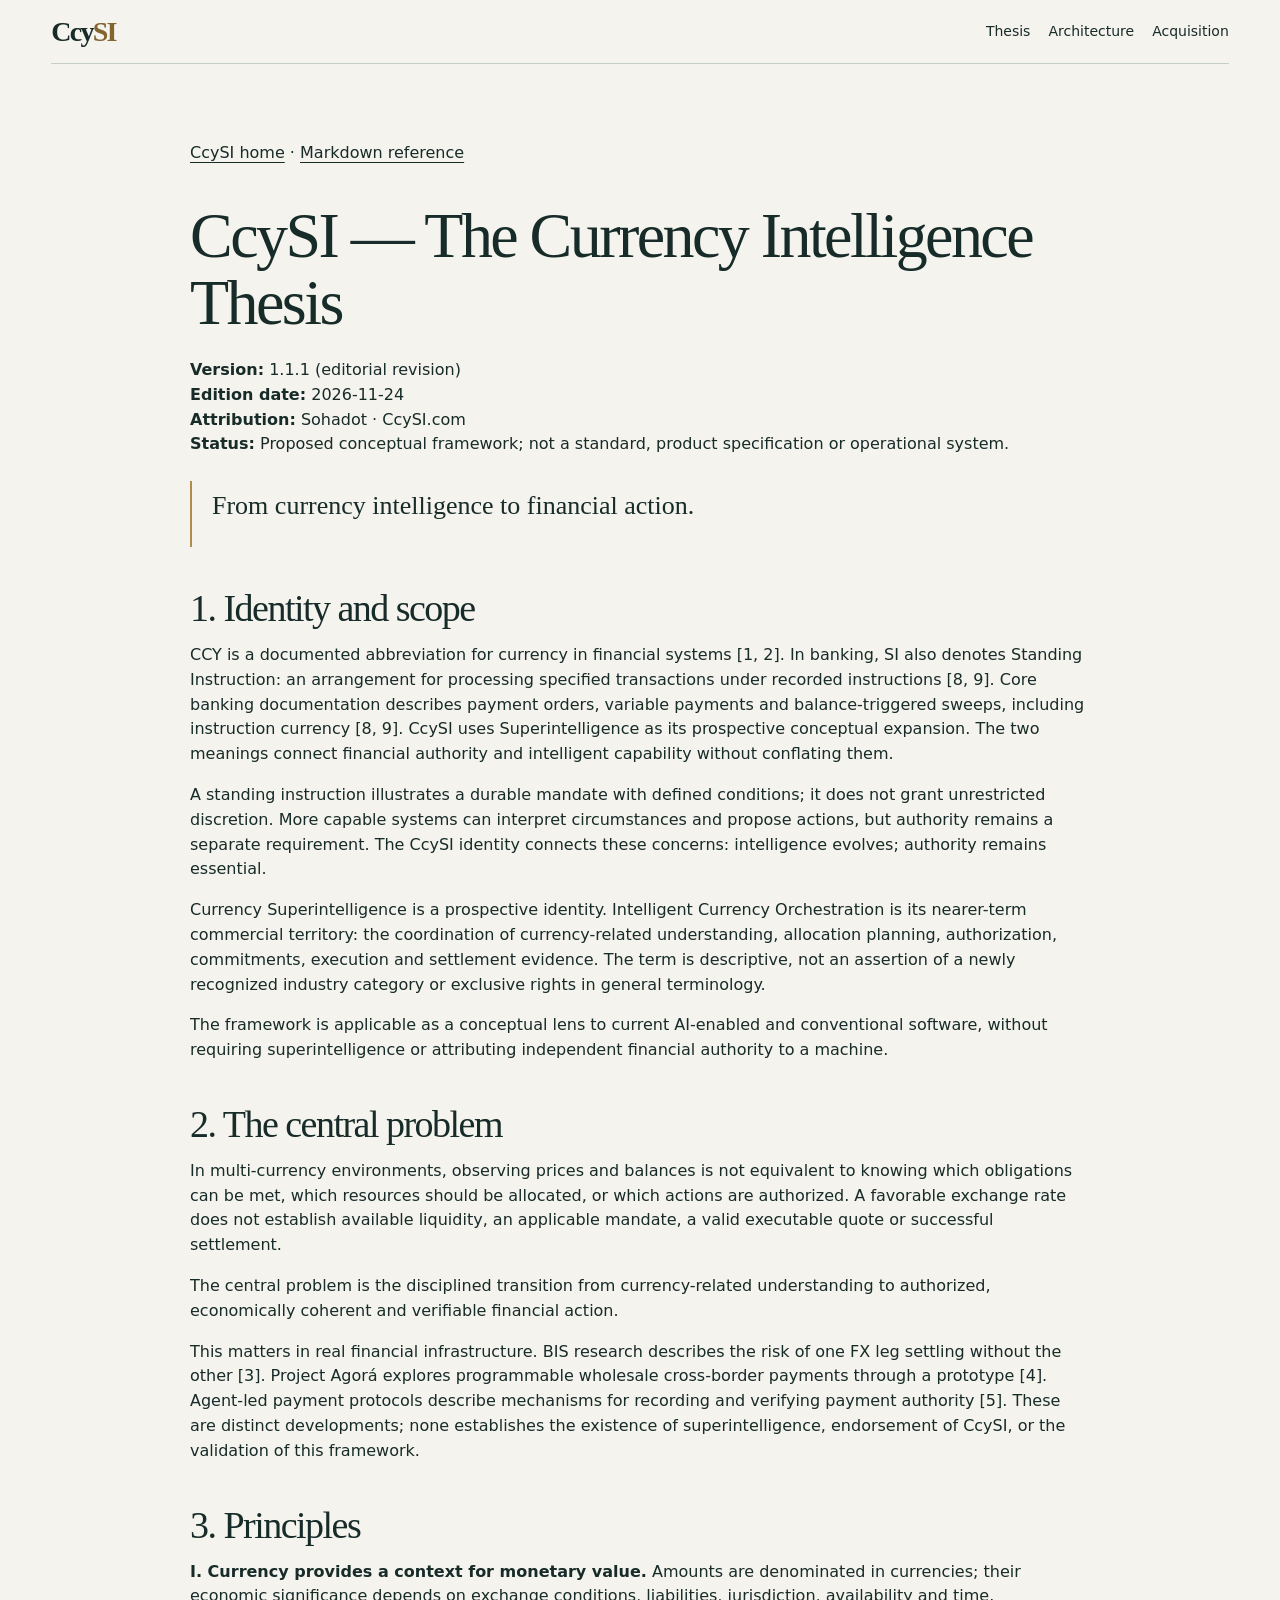
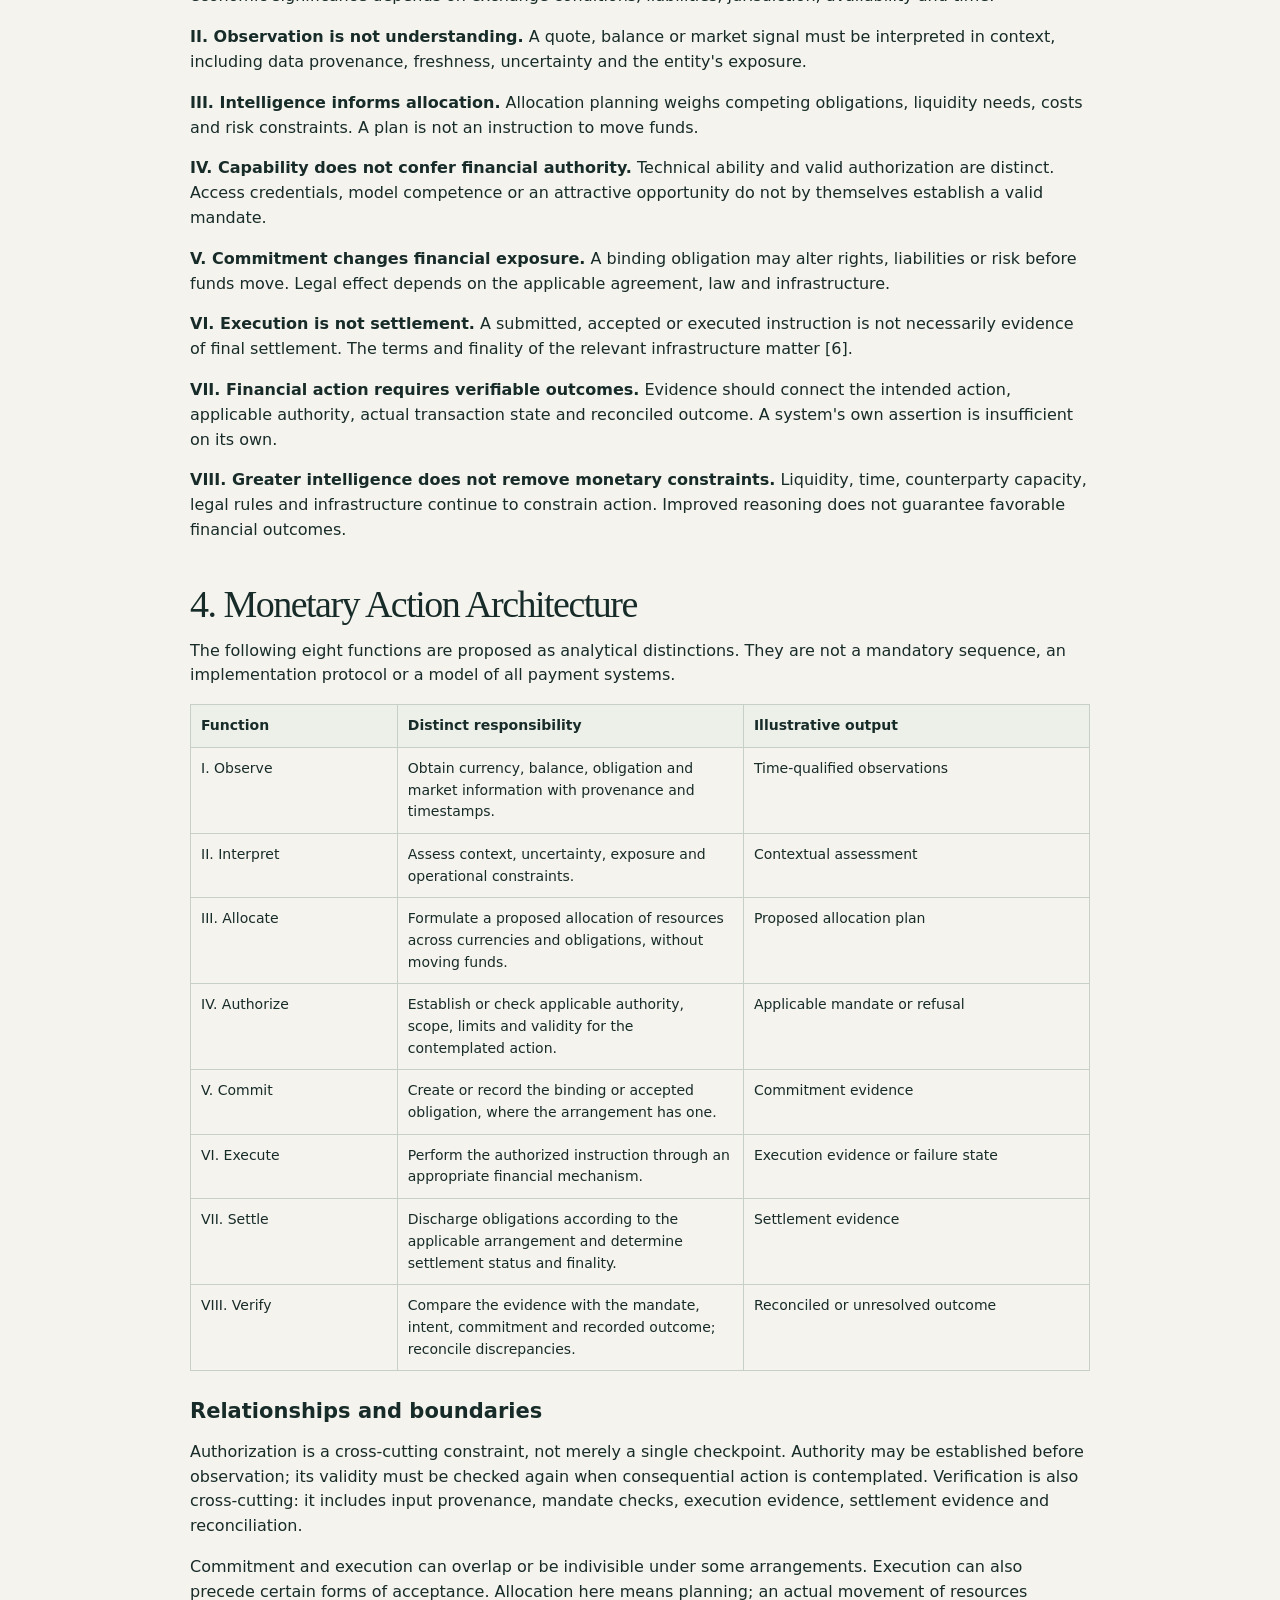
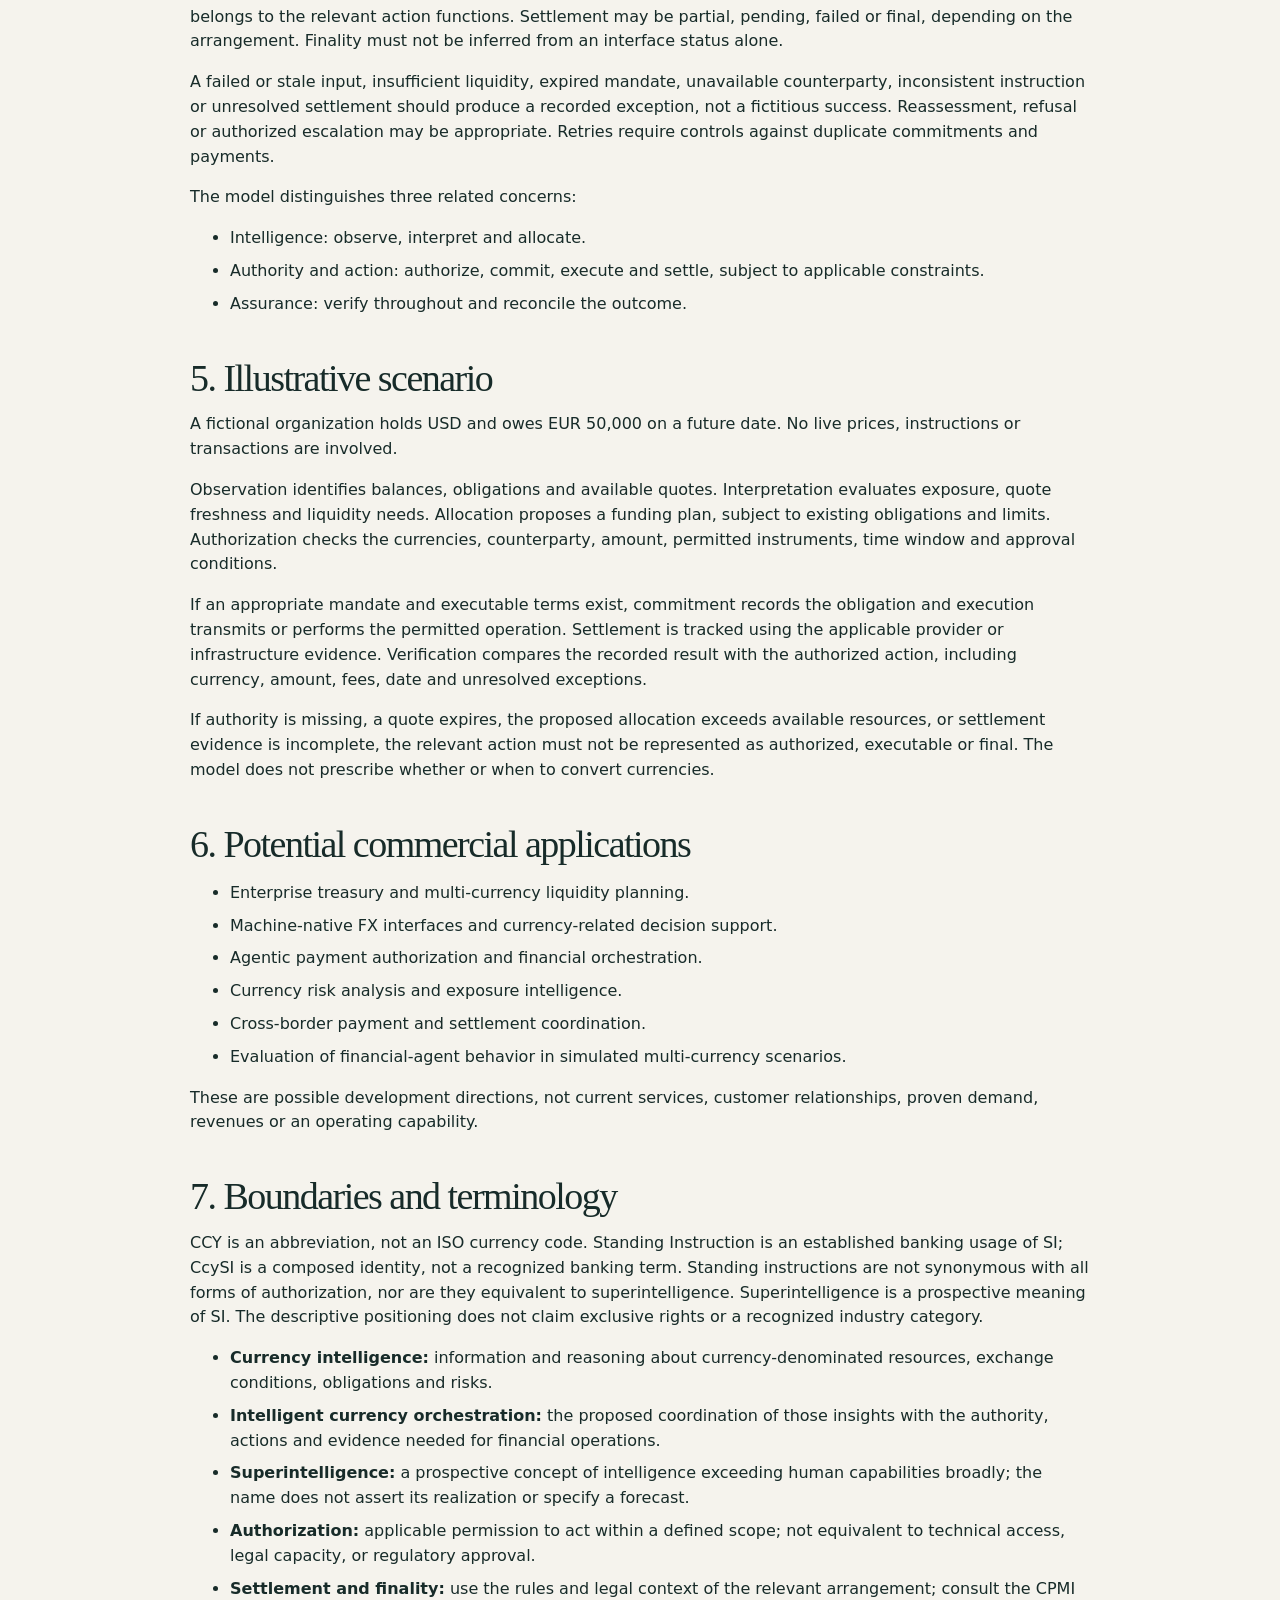
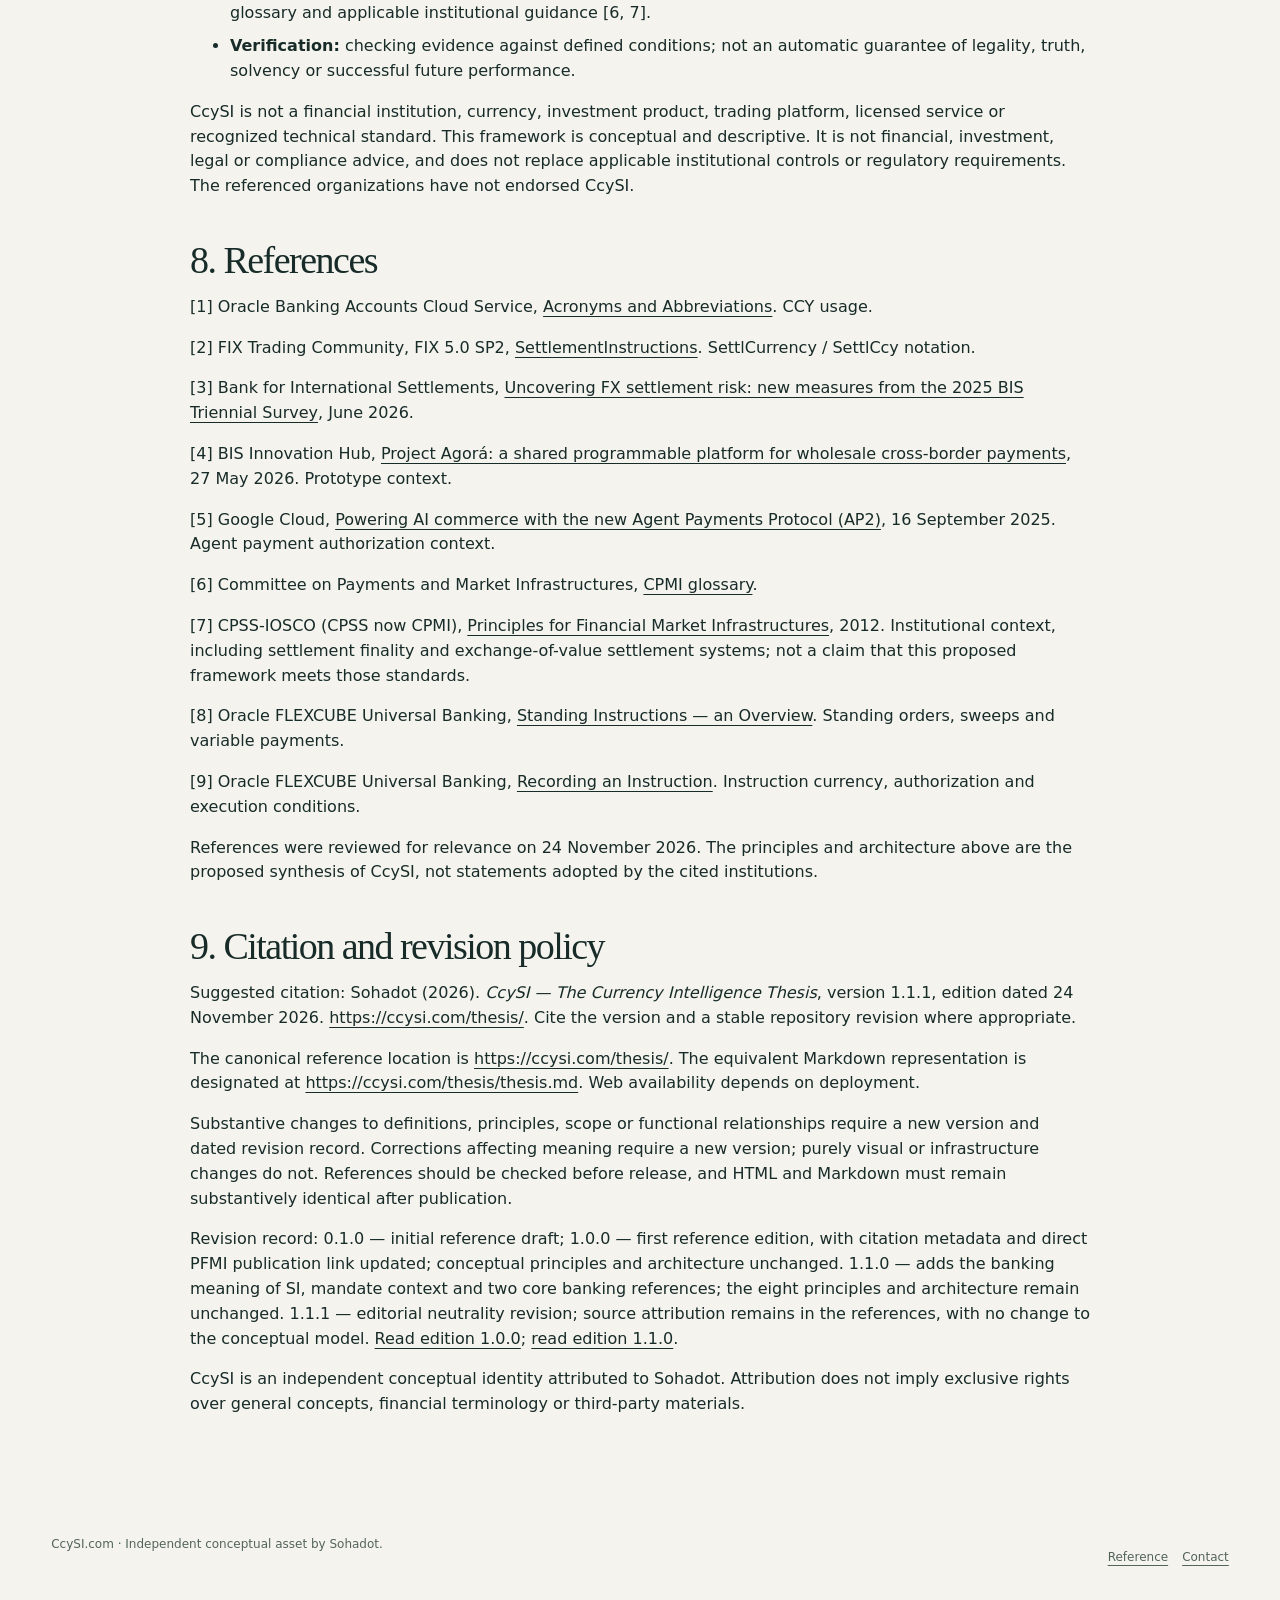
==== commit 09ad8339: "Apply editorial neutrality and reference revision 1.1.1" ====
--- a/thesis/index.html
+++ b/thesis/index.html
@@ -1,7 +1,7 @@
 <!doctype html>
 <html lang="en"><head><meta charset="utf-8"><meta name="viewport" content="width=device-width, initial-scale=1"><title>CcySI — The Currency Intelligence Thesis</title><meta name="description" content="The reference thesis on currency intelligence, financial authority, allocation, execution, settlement and verification."><link rel="canonical" href="https://ccysi.com/thesis/">
 <meta property="og:type" content="article"><meta property="og:site_name" content="CcySI"><meta property="og:title" content="CcySI — The Currency Intelligence Thesis"><meta property="og:description" content="The reference thesis on currency intelligence, financial authority, allocation, execution, settlement and verification."><meta property="og:url" content="https://ccysi.com/thesis/"><meta property="og:image" content="https://ccysi.com/assets/og.png"><meta property="og:image:width" content="1200"><meta property="og:image:height" content="630"><meta property="og:image:alt" content="CcySI, Currency and Superintelligence. From currency intelligence to financial action. A conceptual monetary flow diagram."><meta name="twitter:card" content="summary_large_image"><meta name="twitter:title" content="CcySI — The Currency Intelligence Thesis"><meta name="twitter:description" content="The reference thesis on currency intelligence, financial authority, allocation, execution, settlement and verification."><meta name="twitter:image" content="https://ccysi.com/assets/og.png"><meta name="twitter:image:alt" content="CcySI, Currency and Superintelligence. From currency intelligence to financial action. A conceptual monetary flow diagram."><link rel="icon" type="image/svg+xml" href="../assets/favicon.svg"><link rel="stylesheet" href="../assets/site.css"></head><body><a class="skip" href="#main">Skip to content</a><div class="shell"><header><a class="wordmark" href="../" aria-label="CcySI home">Ccy<span>SI</span></a><nav class="nav" aria-label="Primary"><a href="../thesis/">Thesis</a><a href="../#architecture">Architecture</a><a href="../#acquisition">Acquisition</a></nav></header><main id="main" class="reference"><div class="links"><a href="../">CcySI home</a> · <a href="thesis.md">Markdown reference</a></div><article id="thesis-content"><h1>CcySI — The Currency Intelligence Thesis</h1>
-<p><strong>Version:</strong> 1.1.0 (semantic expansion)<br />
+<p><strong>Version:</strong> 1.1.1 (editorial revision)<br />
 <strong>Edition date:</strong> 2026-11-24<br />
 <strong>Attribution:</strong> Sohadot · CcySI.com<br />
 <strong>Status:</strong> Proposed conceptual framework; not a standard, product specification or operational system.</p>
@@ -9,14 +9,14 @@
 <p>From currency intelligence to financial action.</p>
 </blockquote>
 <h2>1. Identity and scope</h2>
-<p>CCY is a documented abbreviation for currency in financial systems [1, 2]. In banking, SI also denotes Standing Instruction: an arrangement for processing specified transactions under recorded instructions [8, 9]. Oracle FLEXCUBE documents payment orders, variable payments and balance-triggered sweeps, including instruction currency. CcySI uses Superintelligence as its prospective conceptual expansion. The two meanings connect financial authority and intelligent capability without conflating them.</p>
+<p>CCY is a documented abbreviation for currency in financial systems [1, 2]. In banking, SI also denotes Standing Instruction: an arrangement for processing specified transactions under recorded instructions [8, 9]. Core banking documentation describes payment orders, variable payments and balance-triggered sweeps, including instruction currency [8, 9]. CcySI uses Superintelligence as its prospective conceptual expansion. The two meanings connect financial authority and intelligent capability without conflating them.</p>
 <p>A standing instruction illustrates a durable mandate with defined conditions; it does not grant unrestricted discretion. More capable systems can interpret circumstances and propose actions, but authority remains a separate requirement. The CcySI identity connects these concerns: intelligence evolves; authority remains essential.</p>
 <p>Currency Superintelligence is a prospective identity. Intelligent Currency Orchestration is its nearer-term commercial territory: the coordination of currency-related understanding, allocation planning, authorization, commitments, execution and settlement evidence. The term is descriptive, not an assertion of a newly recognized industry category or exclusive rights in general terminology.</p>
 <p>The framework is applicable as a conceptual lens to current AI-enabled and conventional software, without requiring superintelligence or attributing independent financial authority to a machine.</p>
 <h2>2. The central problem</h2>
 <p>In multi-currency environments, observing prices and balances is not equivalent to knowing which obligations can be met, which resources should be allocated, or which actions are authorized. A favorable exchange rate does not establish available liquidity, an applicable mandate, a valid executable quote or successful settlement.</p>
 <p>The central problem is the disciplined transition from currency-related understanding to authorized, economically coherent and verifiable financial action.</p>
-<p>This matters in real financial infrastructure. BIS research describes the risk of one FX leg settling without the other [3]. Project Agorá explores programmable wholesale cross-border payments through a prototype [4]. Google announced the Agent Payments Protocol to support authorization and evidence in agent-led payments [5]. These are distinct developments; none establishes the existence of superintelligence, endorsement of CcySI, or the validation of this framework.</p>
+<p>This matters in real financial infrastructure. BIS research describes the risk of one FX leg settling without the other [3]. Project Agorá explores programmable wholesale cross-border payments through a prototype [4]. Agent-led payment protocols describe mechanisms for recording and verifying payment authority [5]. These are distinct developments; none establishes the existence of superintelligence, endorsement of CcySI, or the validation of this framework.</p>
 <h2>3. Principles</h2>
 <p><strong>I. Currency provides a context for monetary value.</strong> Amounts are denominated in currencies; their economic significance depends on exchange conditions, liabilities, jurisdiction, availability and time.</p>
 <p><strong>II. Observation is not understanding.</strong> A quote, balance or market signal must be interpreted in context, including data provenance, freshness, uncertainty and the entity's exposure.</p>
@@ -127,9 +127,9 @@
 <p>[9] Oracle FLEXCUBE Universal Banking, <a href="https://docs.oracle.com/cd/E80148_01/html/SI/SI04_Cont.htm">Recording an Instruction</a>. Instruction currency, authorization and execution conditions.</p>
 <p>References were reviewed for relevance on 24 November 2026. The principles and architecture above are the proposed synthesis of CcySI, not statements adopted by the cited institutions.</p>
 <h2>9. Citation and revision policy</h2>
-<p>Suggested citation: Sohadot (2026). <em>CcySI — The Currency Intelligence Thesis</em>, version 1.1.0, edition dated 24 November 2026. <a href="https://ccysi.com/thesis/">https://ccysi.com/thesis/</a>. Cite the version and a stable repository revision where appropriate.</p>
+<p>Suggested citation: Sohadot (2026). <em>CcySI — The Currency Intelligence Thesis</em>, version 1.1.1, edition dated 24 November 2026. <a href="https://ccysi.com/thesis/">https://ccysi.com/thesis/</a>. Cite the version and a stable repository revision where appropriate.</p>
 <p>The canonical reference location is <a href="https://ccysi.com/thesis/">https://ccysi.com/thesis/</a>. The equivalent Markdown representation is designated at <a href="https://ccysi.com/thesis/thesis.md">https://ccysi.com/thesis/thesis.md</a>. Web availability depends on deployment.</p>
 <p>Substantive changes to definitions, principles, scope or functional relationships require a new version and dated revision record. Corrections affecting meaning require a new version; purely visual or infrastructure changes do not. References should be checked before release, and HTML and Markdown must remain substantively identical after publication.</p>
-<p>Revision record: 0.1.0 — initial reference draft; 1.0.0 — first reference edition, with citation metadata and direct PFMI publication link updated; conceptual principles and architecture unchanged. 1.1.0 — adds the banking meaning of SI, mandate context and two Oracle references; the eight principles and architecture remain unchanged. <a href="https://github.com/Sohadot/CcySI/blob/3b66ebc11fff70d55838ead937a5addf9b368b1f/thesis/thesis.md">Read edition 1.0.0</a>.</p>
+<p>Revision record: 0.1.0 — initial reference draft; 1.0.0 — first reference edition, with citation metadata and direct PFMI publication link updated; conceptual principles and architecture unchanged. 1.1.0 — adds the banking meaning of SI, mandate context and two core banking references; the eight principles and architecture remain unchanged. 1.1.1 — editorial neutrality revision; source attribution remains in the references, with no change to the conceptual model. <a href="https://github.com/Sohadot/CcySI/blob/3b66ebc11fff70d55838ead937a5addf9b368b1f/thesis/thesis.md">Read edition 1.0.0</a>; <a href="https://github.com/Sohadot/CcySI/blob/983efab8a77e41b996bd71878dce4c1b28a7db68/thesis/thesis.md">read edition 1.1.0</a>.</p>
 <p>CcySI is an independent conceptual identity attributed to Sohadot. Attribution does not imply exclusive rights over general concepts, financial terminology or third-party materials.</p>
 </article></main><footer><span>CcySI.com · Independent conceptual asset by Sohadot.</span><span class="footlinks"><a href="../thesis/">Reference</a><a href="mailto:agent@sohadot.com?subject=CcySI%20strategic%20acquisition">Contact</a></span></footer></div></body></html>
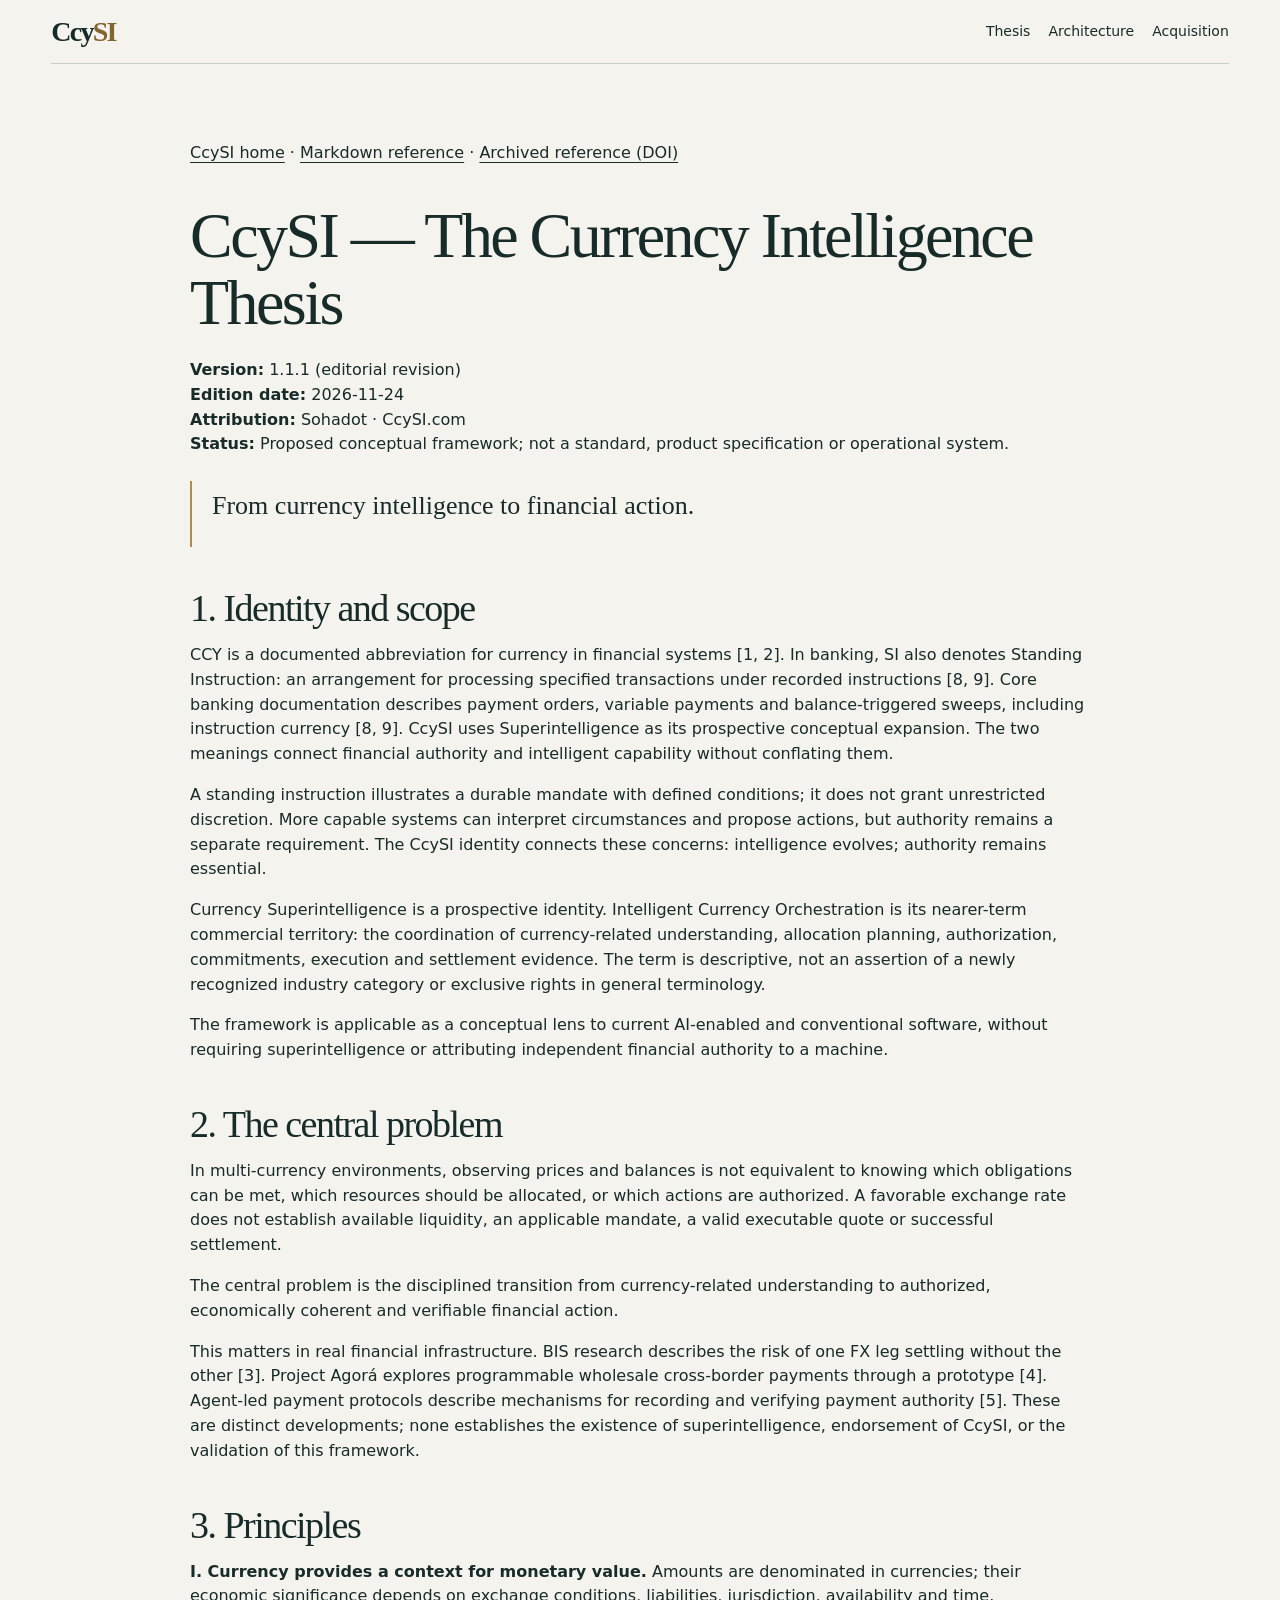
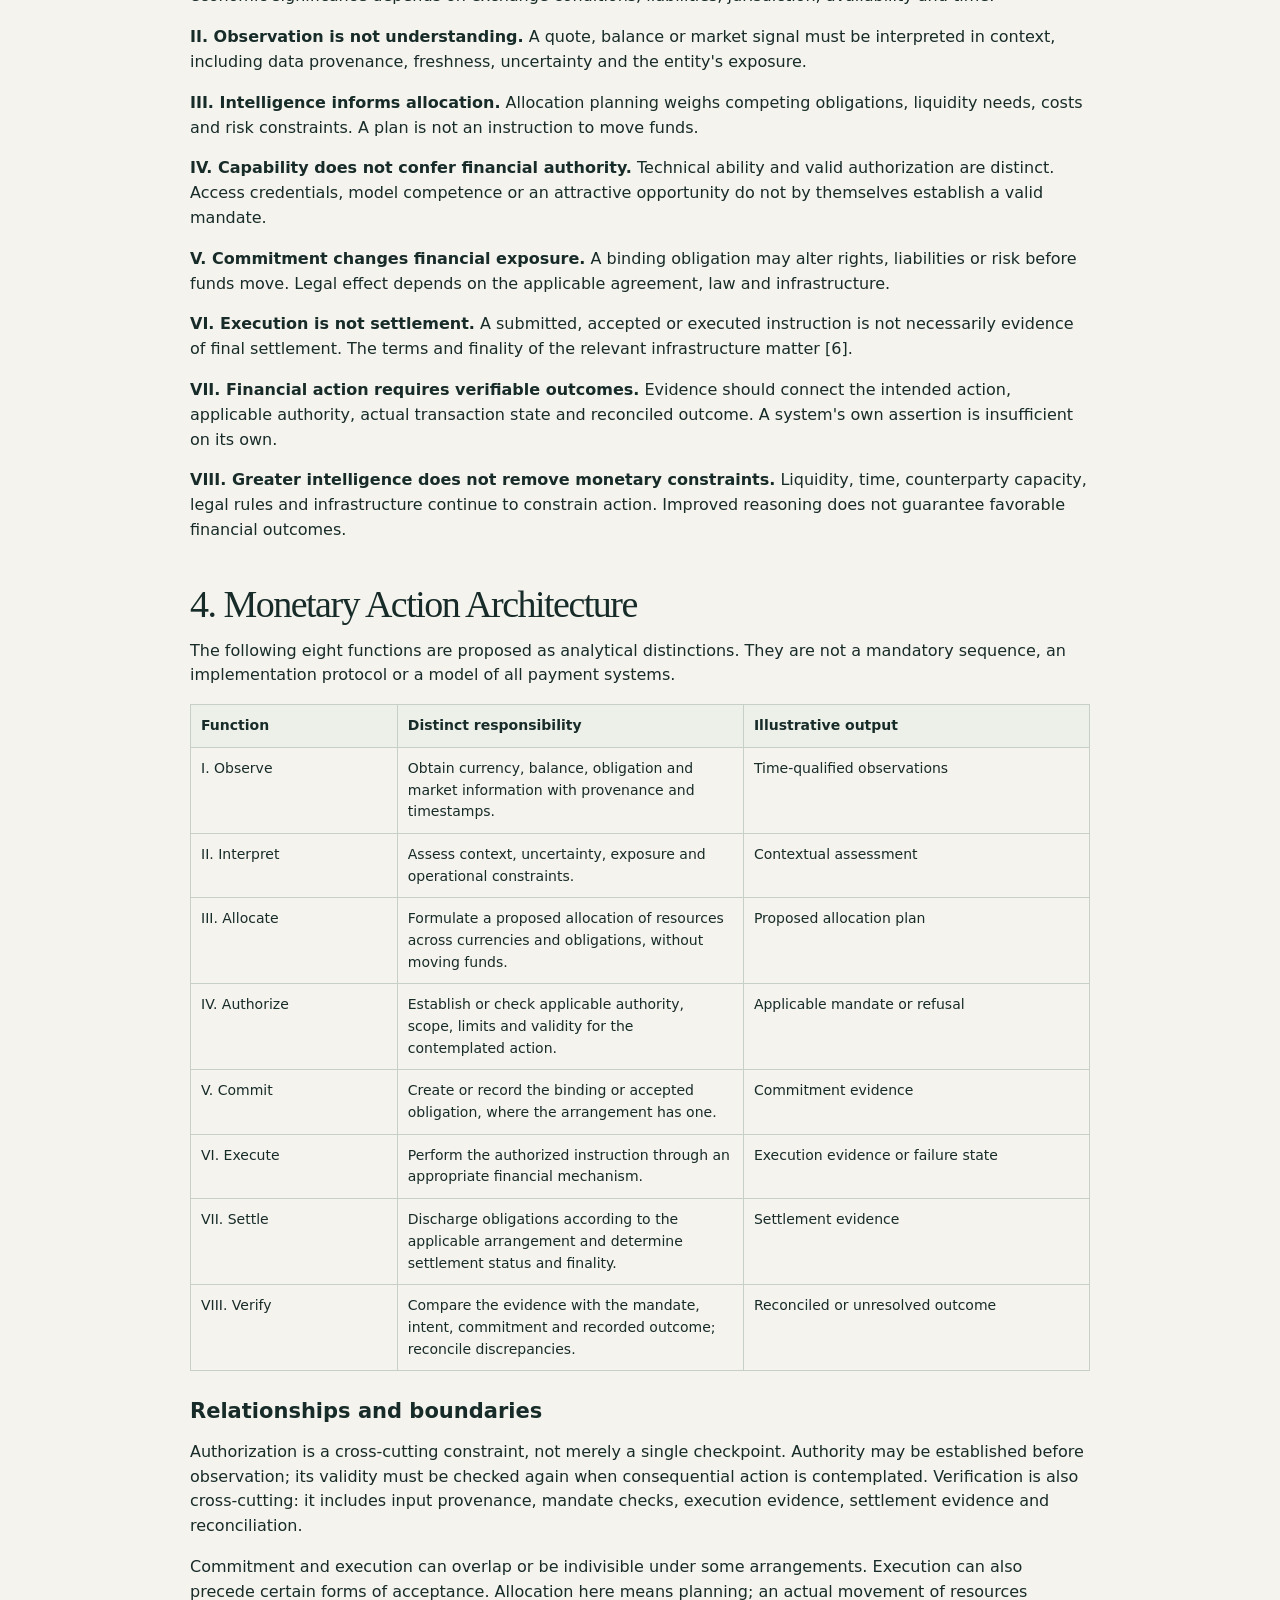
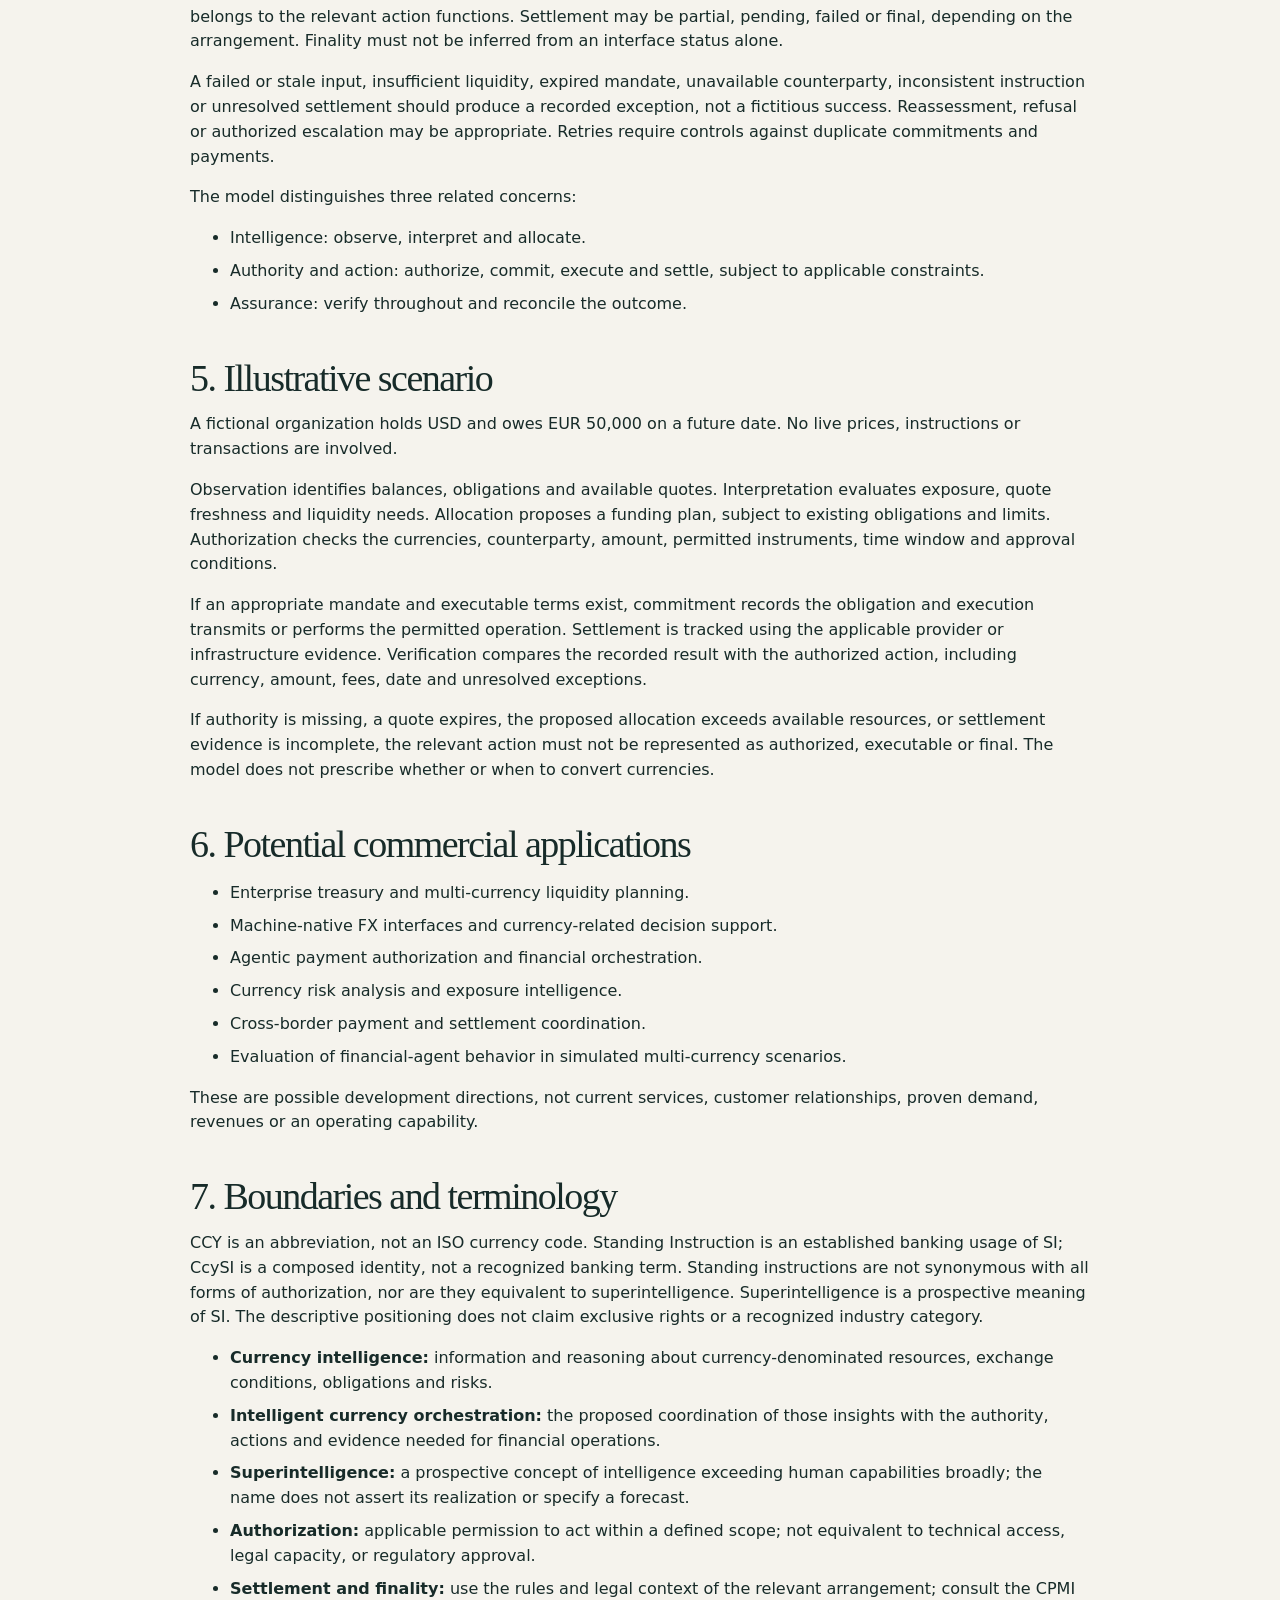
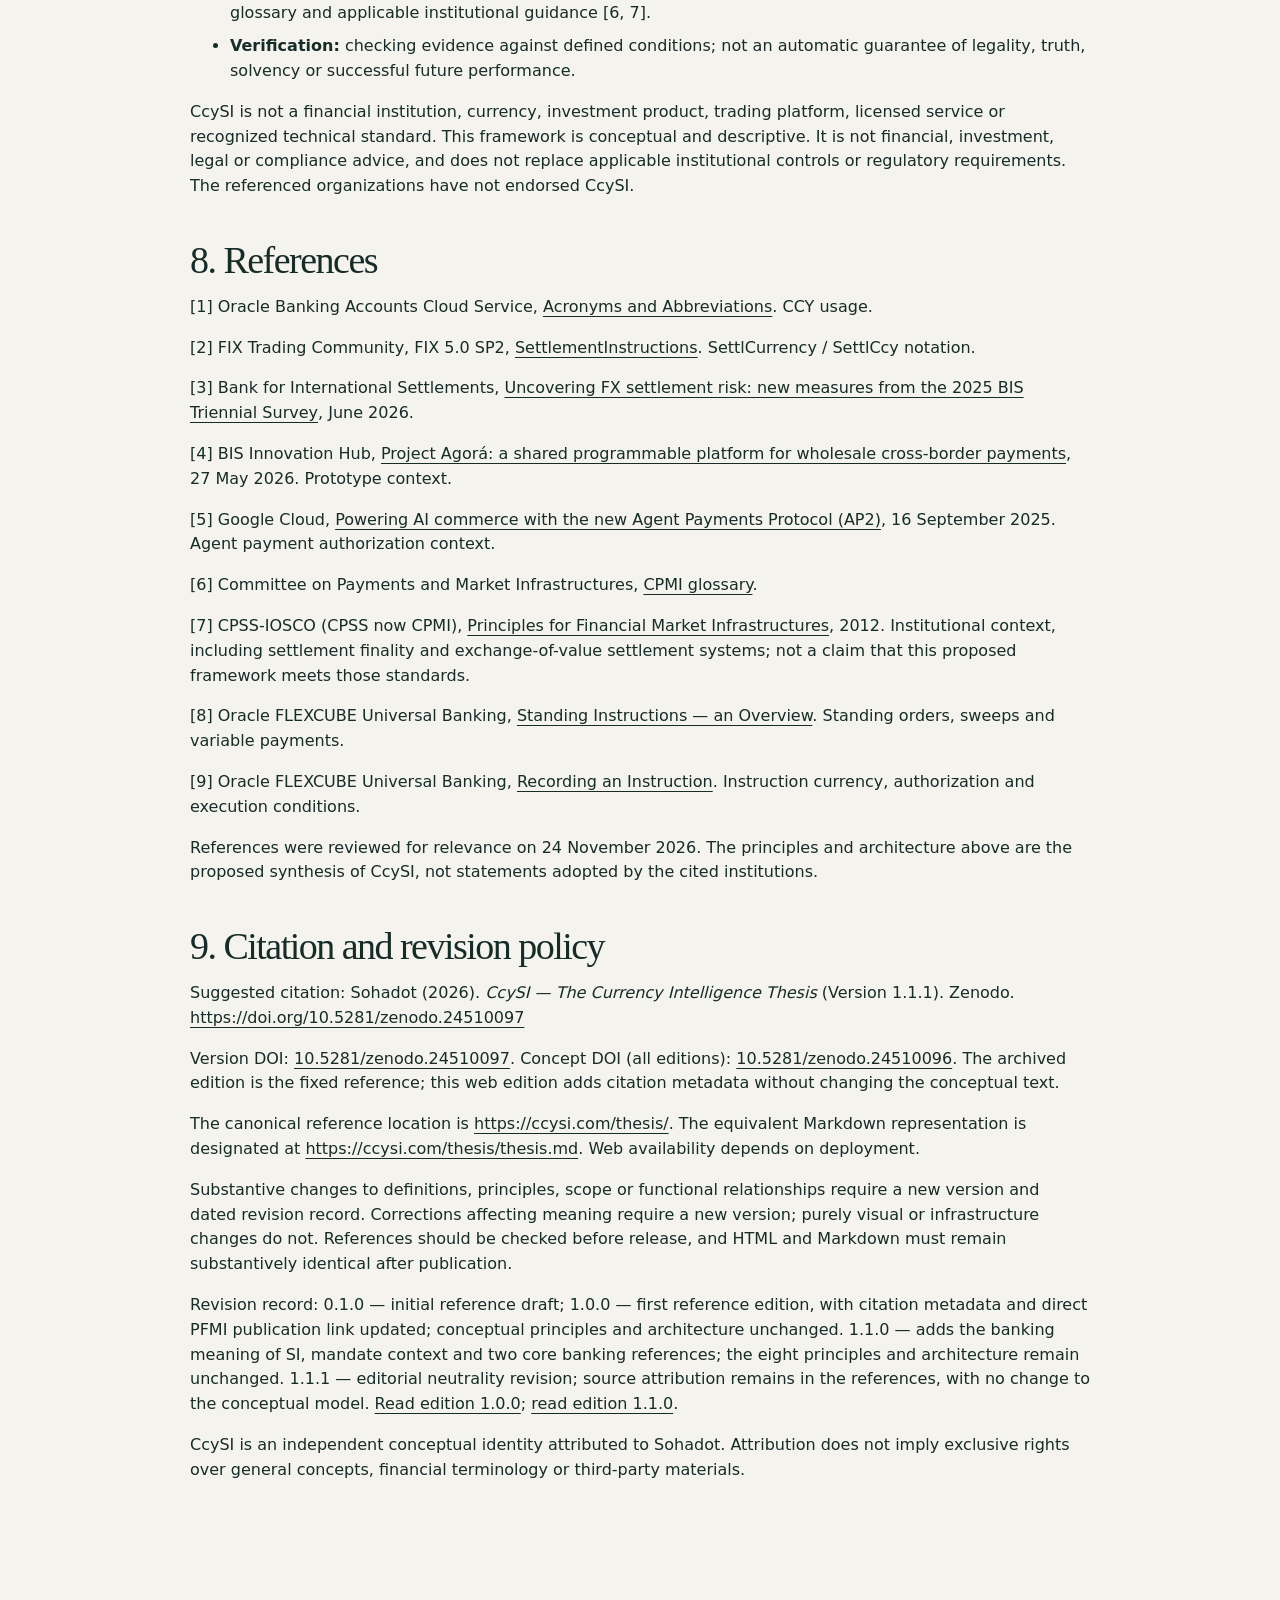
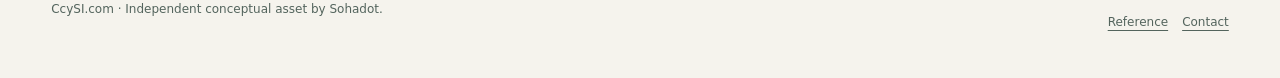
==== commit 9f8088d4: "Integrate archived reference DOI and citation metadata" ====
--- a/thesis/index.html
+++ b/thesis/index.html
@@ -1,6 +1,6 @@
 <!doctype html>
 <html lang="en"><head><meta charset="utf-8"><meta name="viewport" content="width=device-width, initial-scale=1"><title>CcySI — The Currency Intelligence Thesis</title><meta name="description" content="The reference thesis on currency intelligence, financial authority, allocation, execution, settlement and verification."><link rel="canonical" href="https://ccysi.com/thesis/">
-<meta property="og:type" content="article"><meta property="og:site_name" content="CcySI"><meta property="og:title" content="CcySI — The Currency Intelligence Thesis"><meta property="og:description" content="The reference thesis on currency intelligence, financial authority, allocation, execution, settlement and verification."><meta property="og:url" content="https://ccysi.com/thesis/"><meta property="og:image" content="https://ccysi.com/assets/og.png"><meta property="og:image:width" content="1200"><meta property="og:image:height" content="630"><meta property="og:image:alt" content="CcySI, Currency and Superintelligence. From currency intelligence to financial action. A conceptual monetary flow diagram."><meta name="twitter:card" content="summary_large_image"><meta name="twitter:title" content="CcySI — The Currency Intelligence Thesis"><meta name="twitter:description" content="The reference thesis on currency intelligence, financial authority, allocation, execution, settlement and verification."><meta name="twitter:image" content="https://ccysi.com/assets/og.png"><meta name="twitter:image:alt" content="CcySI, Currency and Superintelligence. From currency intelligence to financial action. A conceptual monetary flow diagram."><link rel="icon" type="image/svg+xml" href="../assets/favicon.svg"><link rel="stylesheet" href="../assets/site.css"></head><body><a class="skip" href="#main">Skip to content</a><div class="shell"><header><a class="wordmark" href="../" aria-label="CcySI home">Ccy<span>SI</span></a><nav class="nav" aria-label="Primary"><a href="../thesis/">Thesis</a><a href="../#architecture">Architecture</a><a href="../#acquisition">Acquisition</a></nav></header><main id="main" class="reference"><div class="links"><a href="../">CcySI home</a> · <a href="thesis.md">Markdown reference</a></div><article id="thesis-content"><h1>CcySI — The Currency Intelligence Thesis</h1>
+<meta property="og:type" content="article"><meta property="og:site_name" content="CcySI"><meta property="og:title" content="CcySI — The Currency Intelligence Thesis"><meta property="og:description" content="The reference thesis on currency intelligence, financial authority, allocation, execution, settlement and verification."><meta property="og:url" content="https://ccysi.com/thesis/"><meta property="og:image" content="https://ccysi.com/assets/og.png"><meta property="og:image:width" content="1200"><meta property="og:image:height" content="630"><meta property="og:image:alt" content="CcySI, Currency and Superintelligence. From currency intelligence to financial action. A conceptual monetary flow diagram."><meta name="twitter:card" content="summary_large_image"><meta name="twitter:title" content="CcySI — The Currency Intelligence Thesis"><meta name="twitter:description" content="The reference thesis on currency intelligence, financial authority, allocation, execution, settlement and verification."><meta name="twitter:image" content="https://ccysi.com/assets/og.png"><meta name="twitter:image:alt" content="CcySI, Currency and Superintelligence. From currency intelligence to financial action. A conceptual monetary flow diagram."><link rel="icon" type="image/svg+xml" href="../assets/favicon.svg"><link rel="stylesheet" href="../assets/site.css"><meta name="citation_title" content="CcySI — The Currency Intelligence Thesis"><meta name="citation_author" content="Sohadot"><meta name="citation_publication_date" content="2026/11/24"><meta name="citation_doi" content="10.5281/zenodo.24510097"><script type="application/ld+json">{"@context":"https://schema.org","@type":"Report","@id":"https://ccysi.com/thesis/#report","name":"CcySI — The Currency Intelligence Thesis","url":"https://ccysi.com/thesis/","sameAs":"https://zenodo.org/records/24510097","identifier":{"@type":"PropertyValue","propertyID":"DOI","value":"10.5281/zenodo.24510097"},"version":"1.1.1","datePublished":"2026-11-24","inLanguage":"en","author":{"@type":"Organization","name":"Sohadot"},"description":"An independent conceptual framework for currency intelligence, financial authority and accountable monetary action."}</script></head><body><a class="skip" href="#main">Skip to content</a><div class="shell"><header><a class="wordmark" href="../" aria-label="CcySI home">Ccy<span>SI</span></a><nav class="nav" aria-label="Primary"><a href="../thesis/">Thesis</a><a href="../#architecture">Architecture</a><a href="../#acquisition">Acquisition</a></nav></header><main id="main" class="reference"><div class="links"><a href="../">CcySI home</a> · <a href="thesis.md">Markdown reference</a> · <a href="https://doi.org/10.5281/zenodo.24510097">Archived reference (DOI)</a></div><article id="thesis-content"><h1>CcySI — The Currency Intelligence Thesis</h1>
 <p><strong>Version:</strong> 1.1.1 (editorial revision)<br />
 <strong>Edition date:</strong> 2026-11-24<br />
 <strong>Attribution:</strong> Sohadot · CcySI.com<br />
@@ -127,7 +127,8 @@
 <p>[9] Oracle FLEXCUBE Universal Banking, <a href="https://docs.oracle.com/cd/E80148_01/html/SI/SI04_Cont.htm">Recording an Instruction</a>. Instruction currency, authorization and execution conditions.</p>
 <p>References were reviewed for relevance on 24 November 2026. The principles and architecture above are the proposed synthesis of CcySI, not statements adopted by the cited institutions.</p>
 <h2>9. Citation and revision policy</h2>
-<p>Suggested citation: Sohadot (2026). <em>CcySI — The Currency Intelligence Thesis</em>, version 1.1.1, edition dated 24 November 2026. <a href="https://ccysi.com/thesis/">https://ccysi.com/thesis/</a>. Cite the version and a stable repository revision where appropriate.</p>
+<p>Suggested citation: Sohadot (2026). <em>CcySI — The Currency Intelligence Thesis</em> (Version 1.1.1). Zenodo. <a href="https://doi.org/10.5281/zenodo.24510097">https://doi.org/10.5281/zenodo.24510097</a></p>
+<p>Version DOI: <a href="https://doi.org/10.5281/zenodo.24510097">10.5281/zenodo.24510097</a>. Concept DOI (all editions): <a href="https://doi.org/10.5281/zenodo.24510096">10.5281/zenodo.24510096</a>. The archived edition is the fixed reference; this web edition adds citation metadata without changing the conceptual text.</p>
 <p>The canonical reference location is <a href="https://ccysi.com/thesis/">https://ccysi.com/thesis/</a>. The equivalent Markdown representation is designated at <a href="https://ccysi.com/thesis/thesis.md">https://ccysi.com/thesis/thesis.md</a>. Web availability depends on deployment.</p>
 <p>Substantive changes to definitions, principles, scope or functional relationships require a new version and dated revision record. Corrections affecting meaning require a new version; purely visual or infrastructure changes do not. References should be checked before release, and HTML and Markdown must remain substantively identical after publication.</p>
 <p>Revision record: 0.1.0 — initial reference draft; 1.0.0 — first reference edition, with citation metadata and direct PFMI publication link updated; conceptual principles and architecture unchanged. 1.1.0 — adds the banking meaning of SI, mandate context and two core banking references; the eight principles and architecture remain unchanged. 1.1.1 — editorial neutrality revision; source attribution remains in the references, with no change to the conceptual model. <a href="https://github.com/Sohadot/CcySI/blob/3b66ebc11fff70d55838ead937a5addf9b368b1f/thesis/thesis.md">Read edition 1.0.0</a>; <a href="https://github.com/Sohadot/CcySI/blob/983efab8a77e41b996bd71878dce4c1b28a7db68/thesis/thesis.md">read edition 1.1.0</a>.</p>
